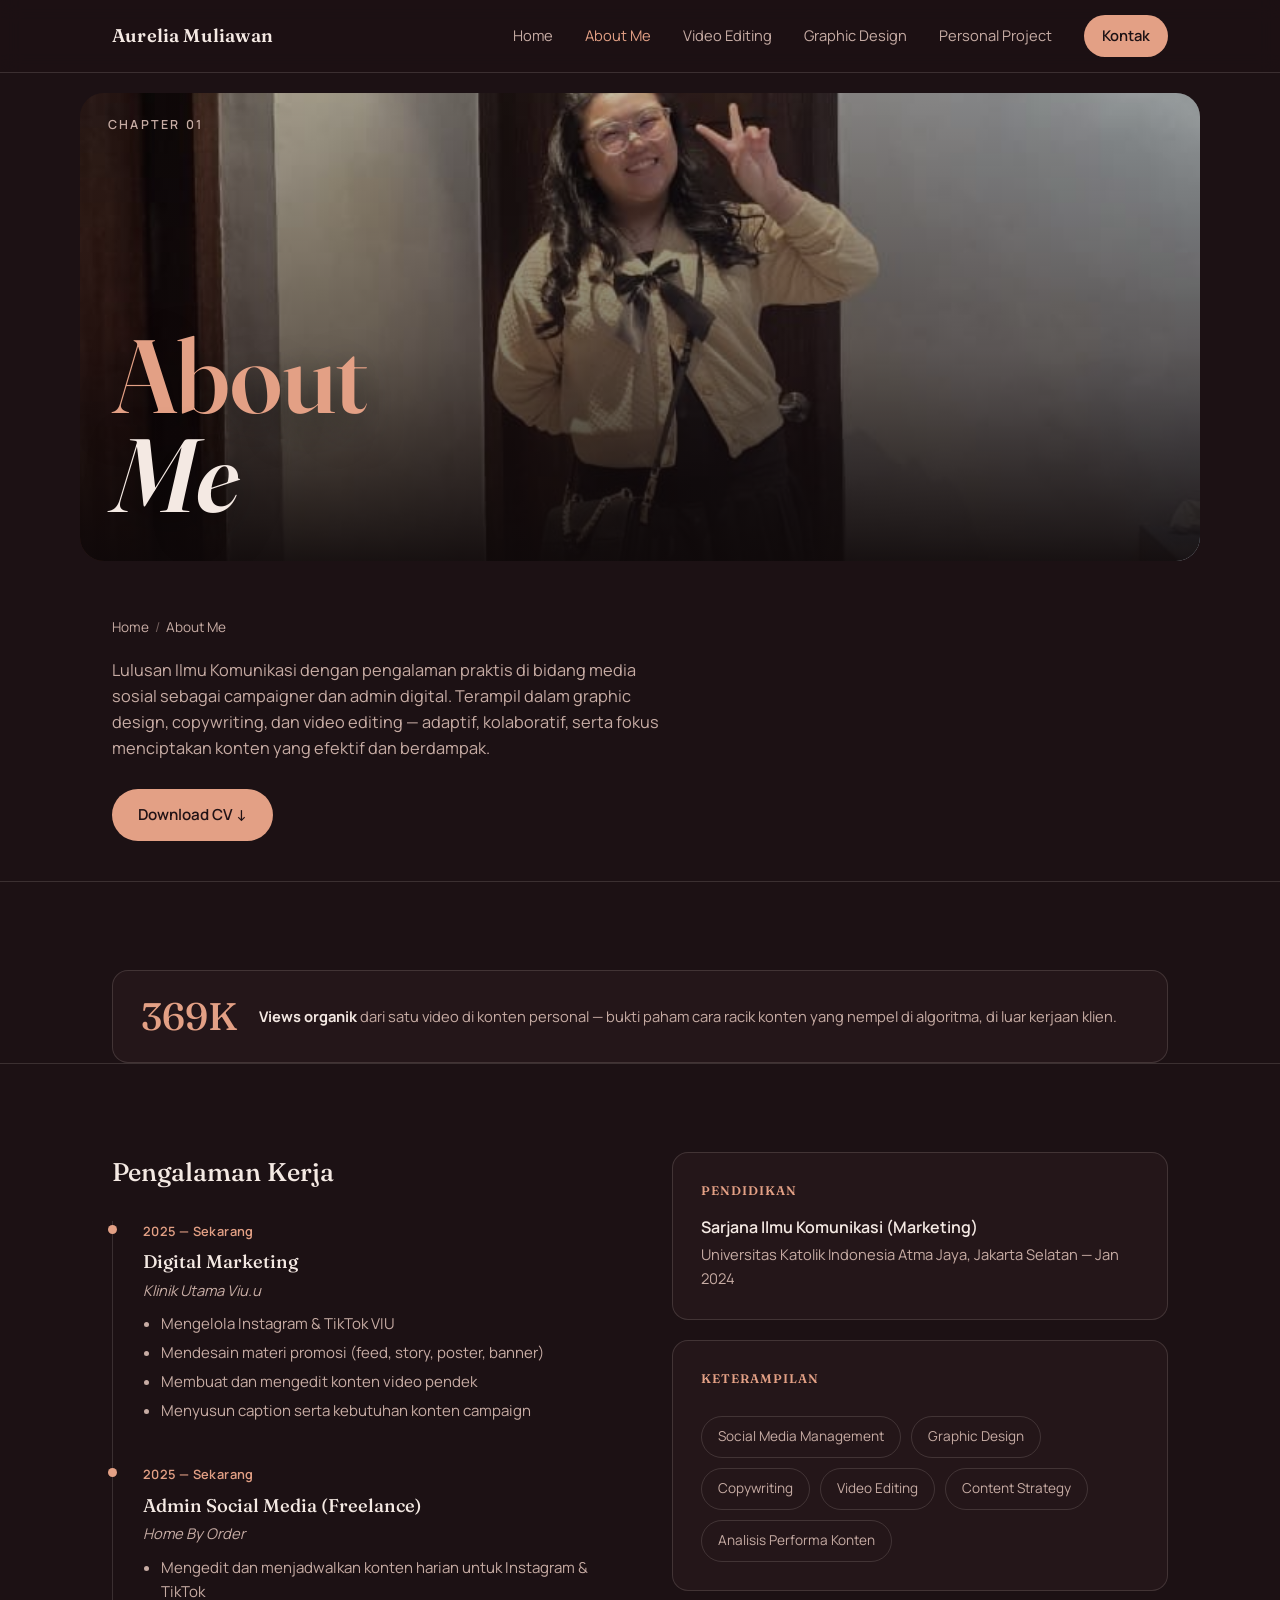
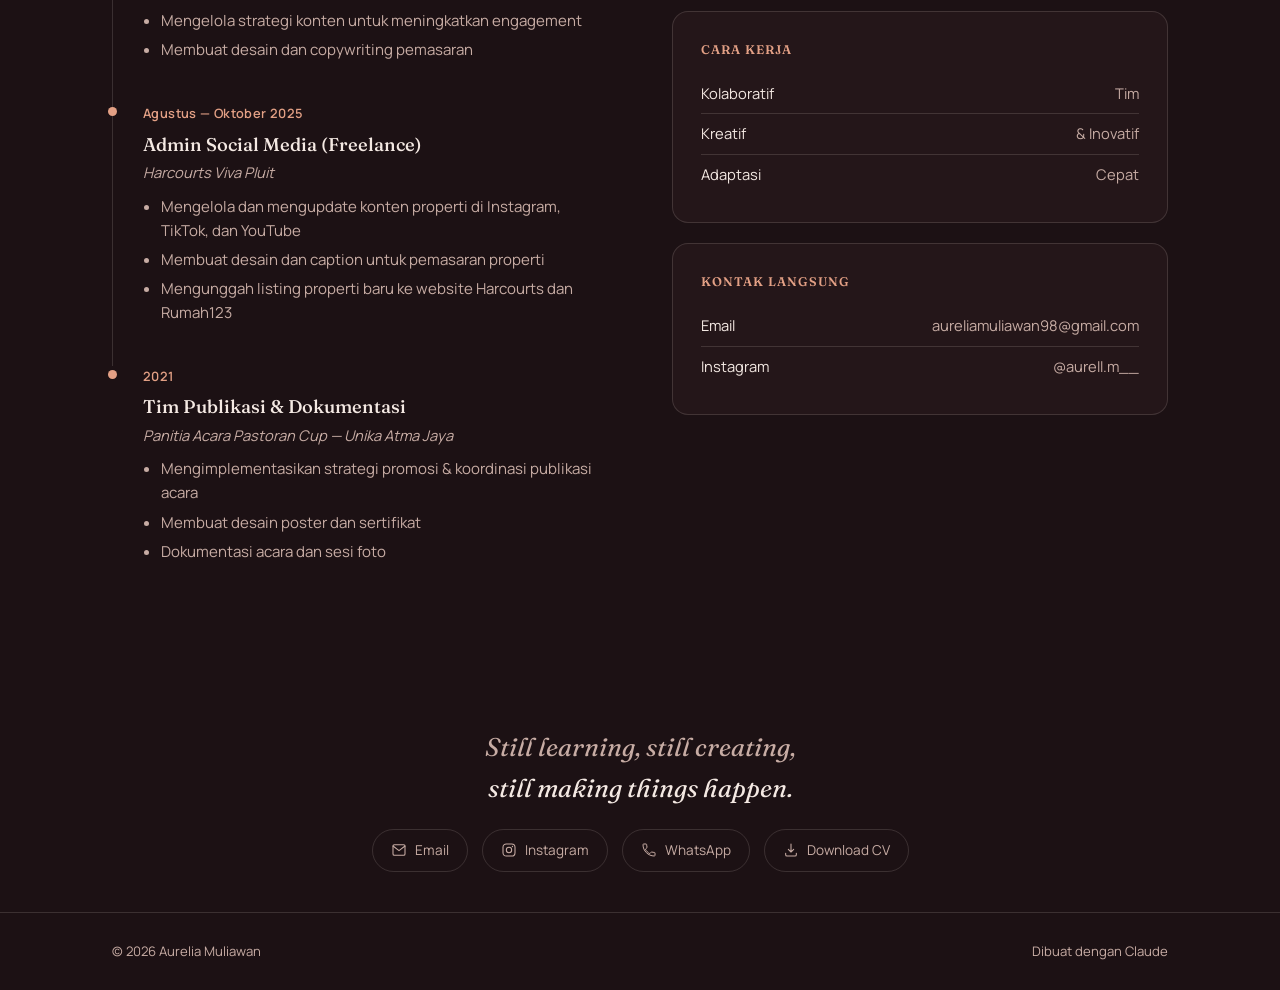
==== about.html @ 0a1a4a86 "Add files via upload" ====
<!DOCTYPE html>
<html lang="id">
<head>
<meta charset="UTF-8">
<meta name="viewport" content="width=device-width, initial-scale=1, viewport-fit=cover">
<title>About Me — Aurelia Muliawan</title>
<link rel="icon" href="data:,">
<link rel="stylesheet" href="assets/css/style.css">
</head>
<body>

<header>
  <nav class="wrap">
    <a href="index.html" class="brand">Aurelia Muliawan</a>
    <button class="nav-toggle" aria-label="Buka menu">☰</button>
    <div class="nav-links">
      <a href="index.html">Home</a>
      <a href="about.html" class="active">About Me</a>
      <a href="video-editing.html">Video Editing</a>
      <a href="graphic-design.html">Graphic Design</a>
      <a href="personal-project.html">Personal Project</a>
      <a href="contact.html" class="cta">Kontak</a>
    </div>
  </nav>
</header>

<main>
  <section class="chapter-hero" style="background-image:url('assets/img/profile.jpg')">
    <span class="chapter-label">Chapter 01</span>
    <h1 class="chapter-title">About<br><em>Me</em></h1>
  </section>

  <section class="page-hero" style="border-bottom:1px solid var(--line);">
    <div class="wrap">
      <div class="breadcrumb"><a href="index.html">Home</a><span>/</span>About Me</div>
      <p>Lulusan Ilmu Komunikasi dengan pengalaman praktis di bidang media sosial sebagai campaigner dan admin digital. Terampil dalam graphic design, copywriting, dan video editing — adaptif, kolaboratif, serta fokus menciptakan konten yang efektif dan berdampak.</p>
      <div style="margin-top:28px;">
        <a href="assets/files/CV_Aurelia_Muliawan.pdf" download class="btn btn-primary">Download CV ↓</a>
      </div>
    </div>
  </section>

  <section class="section" style="border-top:none; padding-bottom:0;">
    <div class="wrap">
      <div class="achieve-card reveal">
        <div class="big-num">369K</div>
        <div class="desc"><strong>Views organik</strong> dari satu video di konten personal — bukti paham cara racik konten yang nempel di algoritma, di luar kerjaan klien.</div>
      </div>
    </div>
  </section>

  <section class="section">
    <div class="wrap">
      <div class="about-grid">
        <div class="reveal">
          <h2 style="font-family:var(--serif); font-weight:500; font-size:1.6rem; margin-bottom:28px;">Pengalaman Kerja</h2>
          <div class="timeline">
            <div class="tl-item">
              <div class="tl-date">2025 — Sekarang</div>
              <div class="tl-role">Digital Marketing</div>
              <div class="tl-org">Klinik Utama Viu.u</div>
              <ul>
                <li>Mengelola Instagram & TikTok VIU</li>
                <li>Mendesain materi promosi (feed, story, poster, banner)</li>
                <li>Membuat dan mengedit konten video pendek</li>
                <li>Menyusun caption serta kebutuhan konten campaign</li>
              </ul>
            </div>
            <div class="tl-item">
              <div class="tl-date">2025 — Sekarang</div>
              <div class="tl-role">Admin Social Media (Freelance)</div>
              <div class="tl-org">Home By Order</div>
              <ul>
                <li>Mengedit dan menjadwalkan konten harian untuk Instagram & TikTok</li>
                <li>Mengelola strategi konten untuk meningkatkan engagement</li>
                <li>Membuat desain dan copywriting pemasaran</li>
              </ul>
            </div>
            <div class="tl-item">
              <div class="tl-date">Agustus — Oktober 2025</div>
              <div class="tl-role">Admin Social Media (Freelance)</div>
              <div class="tl-org">Harcourts Viva Pluit</div>
              <ul>
                <li>Mengelola dan mengupdate konten properti di Instagram, TikTok, dan YouTube</li>
                <li>Membuat desain dan caption untuk pemasaran properti</li>
                <li>Mengunggah listing properti baru ke website Harcourts dan Rumah123</li>
              </ul>
            </div>
            <div class="tl-item">
              <div class="tl-date">2021</div>
              <div class="tl-role">Tim Publikasi & Dokumentasi</div>
              <div class="tl-org">Panitia Acara Pastoran Cup — Unika Atma Jaya</div>
              <ul>
                <li>Mengimplementasikan strategi promosi & koordinasi publikasi acara</li>
                <li>Membuat desain poster dan sertifikat</li>
                <li>Dokumentasi acara dan sesi foto</li>
              </ul>
            </div>
          </div>
        </div>

        <div class="reveal">
          <div class="side-box">
            <h3>Pendidikan</h3>
            <div class="edu-item">
              <span class="degree">Sarjana Ilmu Komunikasi (Marketing)</span>
              <span class="school">Universitas Katolik Indonesia Atma Jaya, Jakarta Selatan — Jan 2024</span>
            </div>
          </div>
          <div class="side-box">
            <h3>Keterampilan</h3>
            <div class="pill-row">
              <span class="pill">Social Media Management</span>
              <span class="pill">Graphic Design</span>
              <span class="pill">Copywriting</span>
              <span class="pill">Video Editing</span>
              <span class="pill">Content Strategy</span>
              <span class="pill">Analisis Performa Konten</span>
            </div>
          </div>
          <div class="side-box">
            <h3>Cara Kerja</h3>
            <div class="lang-row"><span>Kolaboratif</span><span>Tim</span></div>
            <div class="lang-row"><span>Kreatif</span><span>& Inovatif</span></div>
            <div class="lang-row"><span>Adaptasi</span><span>Cepat</span></div>
          </div>
          <div class="side-box">
            <h3>Kontak Langsung</h3>
            <div class="lang-row"><span>Email</span><span>aureliamuliawan98@gmail.com</span></div>
            <div class="lang-row"><span>Instagram</span><span>@aurell.m__</span></div>
          </div>
        </div>
      </div>
    </div>
  </section>
  <p class="footer-quote">Still learning, still creating,<br><span>still making things happen.</span></p>
</main>

  <div class="footer-contact">
    <a href="mailto:aureliamuliawan98@gmail.com">
      <svg viewBox="0 0 24 24" fill="none"><path d="M3 6L12 13L21 6" stroke="currentColor" stroke-width="1.6" stroke-linecap="round"/><rect x="3" y="4" width="18" height="16" rx="2" stroke="currentColor" stroke-width="1.6"/></svg>
      Email
    </a>
    <a href="https://www.instagram.com/aurell.m__" target="_blank" rel="noopener">
      <svg viewBox="0 0 24 24" fill="none"><rect x="3" y="3" width="18" height="18" rx="5" stroke="currentColor" stroke-width="1.6"/><circle cx="12" cy="12" r="4" stroke="currentColor" stroke-width="1.6"/><circle cx="17.2" cy="6.8" r="1" fill="currentColor"/></svg>
      Instagram
    </a>
    <a href="https://wa.me/62082122871169" target="_blank" rel="noopener">
      <svg viewBox="0 0 24 24" fill="none"><path d="M6.6 10.8c1.4 2.8 3.8 5.2 6.6 6.6l2.2-2.2c.3-.3.7-.4 1-.2 1.1.4 2.3.6 3.6.6.6 0 1 .4 1 1v3.4c0 .6-.4 1-1 1C10.7 21 3 13.3 3 4c0-.6.4-1 1-1h3.5c.6 0 1 .4 1 1 0 1.2.2 2.4.6 3.6.1.4 0 .8-.2 1L6.6 10.8Z" stroke="currentColor" stroke-width="1.5" stroke-linejoin="round"/></svg>
      WhatsApp
    </a>
    <a href="assets/files/CV_Aurelia_Muliawan.pdf" download>
      <svg viewBox="0 0 24 24" fill="none"><path d="M12 3v12m0 0l-4-4m4 4l4-4" stroke="currentColor" stroke-width="1.6" stroke-linecap="round" stroke-linejoin="round"/><path d="M4 17v2a2 2 0 002 2h12a2 2 0 002-2v-2" stroke="currentColor" stroke-width="1.6" stroke-linecap="round"/></svg>
      Download CV
    </a>
  </div>

<footer>
  <div class="wrap">
    <span>© 2026 Aurelia Muliawan</span>
    <span>Dibuat dengan Claude</span>
  </div>
</footer>

<script src="assets/js/script.js"></script>
</body>
</html>
---- assets/css/style.css ----
@import url('https://fonts.googleapis.com/css2?family=Fraunces:ital,opsz,wght@0,9..144,400;0,9..144,500;0,9..144,600;1,9..144,500&family=Manrope:wght@400;500;600;700&display=swap');

:root{
  --bg: #1c1114;
  --bg-soft: #241619;
  --bg-card: #2b1a1e;
  --ink: #f4e9e3;
  --ink-dim: #c7aca4;
  --accent: #e3a085;
  --accent-deep: #a85a49;
  --line: rgba(244,233,227,0.14);
  --serif: 'Fraunces', Georgia, serif;
  --sans: 'Manrope', -apple-system, sans-serif;
  --maxw: 1120px;
}

*{ box-sizing:border-box; margin:0; padding:0; }

html{ scroll-behavior:smooth; }

body{
  background:var(--bg);
  color:var(--ink);
  font-family:var(--sans);
  font-size:16px;
  line-height:1.6;
  -webkit-font-smoothing:antialiased;
  overflow-x:hidden;
}

img, video{ max-width:100%; display:block; }

a{ color:inherit; text-decoration:none; }

.wrap{
  max-width:var(--maxw);
  margin:0 auto;
  padding:0 32px;
}

/* ---------- NAV ---------- */
header{
  position:sticky; top:0; z-index:40;
  background:rgba(28,17,20,0.86);
  backdrop-filter:blur(10px);
  border-bottom:1px solid var(--line);
}
nav.wrap{
  display:flex; align-items:center; justify-content:space-between;
  height:72px;
}
.brand{
  font-family:var(--serif);
  font-size:1.15rem;
  font-weight:600;
  letter-spacing:0.01em;
}
.nav-links{ display:flex; gap:32px; align-items:center; }
.nav-links a{
  font-size:0.92rem;
  color:var(--ink-dim);
  transition:color .2s ease;
}
.nav-links a:hover{ color:var(--accent); }
.nav-links a.cta{
  color:var(--bg);
  background:var(--accent);
  padding:9px 18px;
  border-radius:100px;
  font-weight:600;
}
.nav-links a.cta:hover{ background:#eeb298; color:var(--bg); }
.nav-links a.active:not(.cta){ color:var(--accent); }
.nav-links a.cta.active{ background:#eeb298; }

.nav-toggle{ display:none; }

/* ---------- HERO ---------- */
.hero{
  padding:88px 0 96px;
  position:relative;
}
.hero .wrap{
  display:grid;
  grid-template-columns:1.15fr 0.85fr;
  gap:56px;
  align-items:center;
}
.hero-eyebrow{
  font-size:0.85rem;
  color:var(--accent);
  font-weight:600;
  letter-spacing:0.04em;
  margin-bottom:18px;
}
.hero h1{
  font-family:var(--serif);
  font-weight:500;
  font-size:clamp(2.6rem, 5.2vw, 4.1rem);
  line-height:1.05;
  margin-bottom:22px;
}
.hero h1 em{
  font-style:italic;
  color:var(--accent);
}
.hero p.lede{
  font-size:1.08rem;
  color:var(--ink-dim);
  max-width:46ch;
  margin-bottom:34px;
}
.hero-actions{ display:flex; gap:14px; flex-wrap:wrap; }
.btn{
  display:inline-flex; align-items:center; gap:8px;
  padding:14px 26px;
  border-radius:100px;
  font-weight:600;
  font-size:0.95rem;
  transition:transform .2s ease, background .2s ease, color .2s ease;
}
.btn-primary{
  background:var(--accent);
  color:#211215;
}
.btn-primary:hover{ transform:translateY(-2px); background:#eeb298; }
.btn-ghost{
  border:1px solid var(--line);
  color:var(--ink);
}
.btn-ghost:hover{ border-color:var(--accent); color:var(--accent); }

.hero-photo{
  position:relative;
  aspect-ratio:4/5;
  border-radius:18px;
  overflow:hidden;
  background:var(--bg-card);
}
.hero-photo img{
  width:100%; height:100%; object-fit:cover;
}
.hero-photo::after{
  content:'';
  position:absolute; inset:0;
  background:linear-gradient(180deg, rgba(28,17,20,0) 55%, rgba(28,17,20,0.55) 100%);
}
.hero-tag{
  position:absolute; left:16px; bottom:16px; z-index:2;
  background:rgba(28,17,20,0.72);
  backdrop-filter:blur(6px);
  border:1px solid var(--line);
  border-radius:12px;
  padding:12px 16px;
  font-size:0.82rem;
  color:var(--ink-dim);
}
.hero-tag strong{ color:var(--ink); display:block; font-size:0.95rem; font-family:var(--serif); }

/* ---------- SECTION HEADS ---------- */
.section{ padding:88px 0; border-top:1px solid var(--line); }
.section-head{
  display:flex;
  justify-content:space-between;
  align-items:flex-end;
  gap:24px;
  margin-bottom:48px;
  flex-wrap:wrap;
}
.section-head h2{
  font-family:var(--serif);
  font-weight:500;
  font-size:clamp(1.9rem, 3.4vw, 2.6rem);
}
.section-head p{
  color:var(--ink-dim);
  max-width:38ch;
  font-size:0.98rem;
}

/* ---------- ABOUT ---------- */
.about-grid{
  display:grid;
  grid-template-columns:1fr 1fr;
  gap:64px;
  align-items:start;
}
.about-bio p{
  color:var(--ink-dim);
  font-size:1.04rem;
  margin-bottom:18px;
}
.about-bio p:first-child{
  color:var(--ink);
  font-size:1.14rem;
}
.pill-row{
  display:flex; flex-wrap:wrap; gap:10px;
  margin-top:28px;
}
.pill{
  border:1px solid var(--line);
  border-radius:100px;
  padding:9px 16px;
  font-size:0.85rem;
  color:var(--ink-dim);
}
.side-box{
  background:var(--bg-soft);
  border:1px solid var(--line);
  border-radius:16px;
  padding:28px;
}
.side-box + .side-box{ margin-top:20px; }
.side-box h3{
  font-family:var(--serif);
  font-size:0.78rem;
  text-transform:uppercase;
  letter-spacing:0.08em;
  color:var(--accent);
  margin-bottom:14px;
  font-weight:600;
}
.edu-item{ display:flex; flex-direction:column; gap:3px; }
.edu-item .degree{ font-weight:600; font-size:1rem; }
.edu-item .school{ color:var(--ink-dim); font-size:0.92rem; }
.lang-row{ display:flex; justify-content:space-between; padding:8px 0; border-bottom:1px solid var(--line); font-size:0.92rem; }
.lang-row:last-child{ border-bottom:none; }
.lang-row span:last-child{ color:var(--ink-dim); }

/* ---------- WORK / PHONES ---------- */
.work-grid{
  display:grid;
  grid-template-columns:repeat(3, 1fr);
  gap:36px;
}
.work-card{ text-align:center; }
.phone{
  position:relative;
  aspect-ratio:9/16;
  border-radius:26px;
  padding:10px;
  background:linear-gradient(160deg, #3a2226, #1c1114);
  border:1px solid var(--line);
  box-shadow:0 24px 50px -20px rgba(0,0,0,0.6);
  margin-bottom:20px;
}
.phone-screen{
  position:relative;
  width:100%; height:100%;
  border-radius:18px;
  overflow:hidden;
  background:#000;
}
.phone-screen video, .phone-screen img{
  width:100%; height:100%; object-fit:cover;
}
.play-badge{
  position:absolute; inset:0;
  display:flex; align-items:center; justify-content:center;
  background:rgba(12,6,7,0.28);
  opacity:1;
  transition:opacity .25s ease;
  cursor:pointer;
}
.play-badge svg{ width:52px; height:52px; }
.phone-screen.playing .play-badge{ opacity:0; pointer-events:none; }
.work-card h3{
  font-family:var(--serif);
  font-size:1.05rem;
  font-weight:500;
  margin-bottom:6px;
}
.work-card p{
  color:var(--ink-dim);
  font-size:0.88rem;
  max-width:26ch;
  margin:0 auto;
}

/* ---------- CONTACT ---------- */
.contact{
  text-align:center;
}
.contact h2{
  font-family:var(--serif);
  font-weight:500;
  font-size:clamp(2.1rem, 4.4vw, 3.2rem);
  max-width:16ch;
  margin:0 auto 20px;
}
.contact p.lede{
  color:var(--ink-dim);
  max-width:44ch;
  margin:0 auto 36px;
}
.contact-links{
  display:flex; gap:16px; justify-content:center; flex-wrap:wrap;
}

footer{
  border-top:1px solid var(--line);
  padding:28px 0;
}
footer .wrap{
  display:flex; justify-content:space-between; align-items:center;
  flex-wrap:wrap; gap:10px;
  font-size:0.82rem;
  color:var(--ink-dim);
}

/* ---------- FOOTER CONTACT ROW ---------- */
.footer-contact{
  display:flex; justify-content:center; gap:14px; flex-wrap:wrap;
  padding:0 24px 40px;
}
.footer-contact a{
  display:flex; align-items:center; gap:8px;
  border:1px solid var(--line);
  border-radius:100px;
  padding:10px 18px;
  font-size:0.85rem;
  color:var(--ink-dim);
  transition:all .2s ease;
}
.footer-contact a:hover{ border-color:var(--accent); color:var(--accent); }
.footer-contact a svg{ width:16px; height:16px; }

/* ---------- HOME: MINI PREVIEW STRIPS ---------- */
.preview-block{ padding:0 0 64px; }
.preview-head{
  display:flex; justify-content:space-between; align-items:baseline;
  margin-bottom:20px;
}
.preview-head h3{ font-family:var(--serif); font-weight:500; font-size:1.25rem; }
.preview-head a{ font-size:0.85rem; color:var(--accent); }
.preview-head a:hover{ text-decoration:underline; }
.preview-strip{
  display:grid;
  grid-template-columns:repeat(3, 1fr);
  gap:16px;
}
.preview-thumb{
  position:relative;
  aspect-ratio:3/4;
  border-radius:12px;
  overflow:hidden;
  border:1px solid var(--line);
}
.preview-thumb img{ width:100%; height:100%; object-fit:cover; }
.preview-thumb .cap{
  position:absolute; left:0; right:0; bottom:0;
  padding:10px 12px;
  font-size:0.76rem;
  color:var(--ink);
  background:linear-gradient(180deg, rgba(28,17,20,0) 0%, rgba(20,11,13,0.9) 100%);
}

/* ---------- REVEAL ---------- */
.reveal{ opacity:0; transform:translateY(18px); transition:opacity .7s ease, transform .7s ease; }
.reveal.in{ opacity:1; transform:translateY(0); }

@media (prefers-reduced-motion: reduce){
  .reveal{ opacity:1; transform:none; transition:none; }
  html{ scroll-behavior:auto; }
}

/* ---------- PAGE HERO (inner pages) ---------- */
.page-hero{
  padding:56px 0 40px;
  border-bottom:1px solid var(--line);
}
.page-hero .eyebrow{
  font-size:0.85rem;
  color:var(--accent);
  font-weight:600;
  letter-spacing:0.04em;
  margin-bottom:12px;
}
.page-hero h1{
  font-family:var(--serif);
  font-weight:500;
  font-size:clamp(2.2rem, 4.4vw, 3.4rem);
  margin-bottom:14px;
}
.page-hero p{
  color:var(--ink-dim);
  max-width:56ch;
  font-size:1.02rem;
}
.breadcrumb{
  font-size:0.85rem;
  color:var(--ink-dim);
  margin-bottom:18px;
}
.breadcrumb a:hover{ color:var(--accent); }
.breadcrumb span{ opacity:0.5; margin:0 6px; }

/* ---------- HOME: PICK A CARD ---------- */
.deck-intro{
  padding:96px 0 40px;
  text-align:center;
}
.deck-intro .eyebrow{
  font-size:0.85rem;
  color:var(--accent);
  font-weight:600;
  letter-spacing:0.06em;
  margin-bottom:18px;
}
.deck-intro h1{
  font-family:var(--serif);
  font-weight:500;
  font-size:clamp(2.6rem, 6vw, 4.6rem);
  line-height:1.05;
  margin-bottom:18px;
}
.deck-intro h1 em{ font-style:italic; color:var(--accent); }
.deck-intro p{
  color:var(--ink-dim);
  max-width:52ch;
  margin:0 auto 8px;
  font-size:1.05rem;
}
.deck-sub{
  font-size:0.85rem;
  color:var(--ink-dim);
  letter-spacing:0.03em;
  margin-bottom:44px;
}

.deck-grid{
  display:grid;
  grid-template-columns:repeat(5, 1fr);
  gap:20px;
  padding-bottom:20px;
}
.deck-card{
  position:relative;
  aspect-ratio:3/4.1;
  border-radius:20px;
  overflow:hidden;
  border:1px solid var(--line);
  background:linear-gradient(160deg, #3a2226, #1c1114);
  display:flex; flex-direction:column; justify-content:flex-end;
  padding:20px;
  transition:transform .3s ease, border-color .3s ease;
}
.deck-card:hover{ transform:translateY(-8px); border-color:var(--accent); }
.deck-card .num{
  position:absolute; top:16px; right:18px;
  font-family:var(--serif);
  font-size:0.85rem;
  color:var(--ink-dim);
}
.deck-card img{
  position:absolute; inset:0;
  width:100%; height:100%; object-fit:cover;
  opacity:0.55;
  transition:opacity .3s ease, transform .4s ease;
}
.deck-card:hover img{ opacity:0.8; transform:scale(1.05); }
.deck-card::after{
  content:'';
  position:absolute; inset:0;
  background:linear-gradient(180deg, rgba(28,17,20,0) 30%, rgba(20,11,13,0.92) 100%);
}
.deck-card .label{
  position:relative; z-index:2;
  font-family:var(--serif);
  font-size:1.3rem;
  font-weight:500;
  line-height:1.15;
  margin-bottom:4px;
}
.deck-card .tag{
  position:relative; z-index:2;
  font-size:0.78rem;
  color:var(--ink-dim);
}

/* ---------- TIMELINE (About) ---------- */
.timeline{ display:flex; flex-direction:column; gap:0; }
.tl-item{
  position:relative;
  padding:0 0 36px 30px;
  border-left:1px solid var(--line);
}
.tl-item:last-child{ border-left:1px solid transparent; padding-bottom:0; }
.tl-item::before{
  content:'';
  position:absolute; left:-5px; top:4px;
  width:9px; height:9px;
  border-radius:50%;
  background:var(--accent);
}
.tl-date{
  font-size:0.8rem;
  color:var(--accent);
  font-weight:600;
  letter-spacing:0.03em;
  margin-bottom:6px;
}
.tl-role{ font-family:var(--serif); font-size:1.15rem; font-weight:500; margin-bottom:2px; }
.tl-org{ color:var(--ink-dim); font-size:0.92rem; margin-bottom:10px; font-style:italic; }
.tl-item ul{ padding-left:18px; }
.tl-item li{ color:var(--ink-dim); font-size:0.94rem; margin-bottom:5px; }

/* ---------- GALLERY TABS ---------- */
.tabbar{
  display:flex; gap:8px; flex-wrap:wrap;
  margin-bottom:40px;
}
.tabbar button{
  font-family:var(--sans);
  background:none;
  border:1px solid var(--line);
  color:var(--ink-dim);
  padding:10px 18px;
  border-radius:100px;
  font-size:0.88rem;
  font-weight:600;
  cursor:pointer;
  transition:all .2s ease;
}
.tabbar button.active, .tabbar button:hover{
  border-color:var(--accent);
  color:var(--accent);
}

/* ---------- FEED GRID IMAGE CARD ---------- */
.feed-card{
  border-radius:16px;
  overflow:hidden;
  border:1px solid var(--line);
  background:var(--bg-soft);
}
.feed-card img{ width:100%; display:block; }
.feed-card .feed-caption{ padding:18px 20px; }
.feed-card h3{ font-family:var(--serif); font-size:1.05rem; margin-bottom:4px; }
.feed-card p{ color:var(--ink-dim); font-size:0.88rem; }

.mixed-grid{
  display:grid;
  grid-template-columns:repeat(3, 1fr);
  gap:36px;
}
.mixed-grid.two-col{ grid-template-columns:repeat(2, 1fr); }
.mixed-grid .span-2{ grid-column:span 2; }

/* ---------- EMPTY STATE ---------- */
.empty-state{
  text-align:center;
  padding:60px 20px;
  border:1px dashed var(--line);
  border-radius:16px;
  color:var(--ink-dim);
}
.empty-state h3{ font-family:var(--serif); color:var(--ink); font-size:1.3rem; margin-bottom:10px; }

/* ---------- CONTACT PAGE ---------- */
.contact-grid{
  display:grid;
  grid-template-columns:1fr 1fr;
  gap:40px;
}
.contact-card{
  background:var(--bg-soft);
  border:1px solid var(--line);
  border-radius:16px;
  padding:32px;
  display:flex; align-items:center; gap:18px;
  transition:border-color .2s ease, transform .2s ease;
}
.contact-card:hover{ border-color:var(--accent); transform:translateY(-3px); }
.contact-card .icon{
  width:48px; height:48px;
  border-radius:12px;
  background:rgba(227,160,133,0.12);
  display:flex; align-items:center; justify-content:center;
  color:var(--accent);
  flex-shrink:0;
}
.contact-card h3{ font-family:var(--serif); font-size:1.05rem; margin-bottom:3px; }
.contact-card p{ color:var(--ink-dim); font-size:0.88rem; word-break:break-all; }

/* ---------- STATUS BADGE ---------- */
.status-badge{
  display:inline-flex; align-items:center; gap:8px;
  border:1px solid var(--line);
  border-radius:100px;
  padding:8px 16px;
  font-size:0.82rem;
  color:var(--ink-dim);
}
.status-badge .dot{
  width:8px; height:8px; border-radius:50%;
  background:#7cc48f;
  box-shadow:0 0 0 3px rgba(124,196,143,0.2);
}

/* ---------- STATS ROW (hero) ---------- */
.stats-row{
  display:flex; gap:36px; margin-top:30px; flex-wrap:wrap;
}
.stat-item{ display:flex; flex-direction:column; }
.stat-item .num{ font-family:var(--serif); font-size:1.6rem; color:var(--accent); font-weight:500; }
.stat-item .lbl{ font-size:0.8rem; color:var(--ink-dim); }

/* ---------- TOOLS ROW ---------- */
.tools-row{
  display:flex; gap:12px; flex-wrap:wrap; margin-top:28px;
}
.tool-chip{
  display:flex; align-items:center; gap:9px;
  border:1px solid var(--line);
  border-radius:100px;
  padding:8px 16px 8px 8px;
  font-size:0.85rem;
  color:var(--ink-dim);
}
.tool-chip .mono{
  width:26px; height:26px;
  border-radius:50%;
  background:var(--accent);
  color:#211215;
  font-family:var(--serif);
  font-weight:600;
  font-size:0.72rem;
  display:flex; align-items:center; justify-content:center;
}

/* ---------- ACHIEVEMENT BADGE ---------- */
.achieve-card{
  display:flex; align-items:center; gap:22px;
  background:var(--bg-soft);
  border:1px solid var(--line);
  border-radius:16px;
  padding:26px 28px;
}
.achieve-card .big-num{
  font-family:var(--serif);
  font-size:2.4rem;
  color:var(--accent);
  font-weight:500;
  line-height:1;
  white-space:nowrap;
}
.achieve-card .desc{ color:var(--ink-dim); font-size:0.92rem; }
.achieve-card .desc strong{ color:var(--ink); }

/* ---------- FOOTER QUOTE ---------- */
.footer-quote{
  text-align:center;
  padding:70px 24px 20px;
  font-family:var(--serif);
  font-style:italic;
  font-size:clamp(1.2rem, 2.6vw, 1.6rem);
  color:var(--ink-dim);
}
.footer-quote span{ color:var(--ink); }

/* ---------- CHAPTER HERO (big title over photo) ---------- */
.chapter-hero{
  position:relative;
  min-height:52vh;
  margin:20px auto 0;
  max-width:var(--maxw);
  width:calc(100% - 64px);
  border-radius:24px;
  overflow:hidden;
  background-size:cover;
  background-position:center;
  display:flex;
  align-items:flex-end;
}
.chapter-hero::before{
  content:'';
  position:absolute; inset:0;
  background:linear-gradient(180deg, rgba(20,11,13,0.25) 0%, rgba(20,11,13,0.55) 55%, rgba(15,9,10,0.95) 100%);
}
.chapter-label{
  position:absolute; top:22px; left:28px; z-index:2;
  font-size:0.78rem;
  letter-spacing:0.18em;
  text-transform:uppercase;
  color:var(--ink-dim);
  font-weight:600;
}
.chapter-title{
  position:relative; z-index:2;
  font-family:var(--serif);
  font-weight:600;
  font-size:clamp(2.8rem, 9vw, 6.5rem);
  line-height:0.95;
  color:var(--accent);
  padding:36px 32px;
  text-shadow:0 12px 40px rgba(0,0,0,0.55);
}
.chapter-title em{ color:var(--ink); font-style:italic; }

/* ---------- HOME: PORTFOLIO GIANT HERO ---------- */
.portfolio-topline{
  display:flex; align-items:center; justify-content:center; gap:14px;
  font-size:0.82rem;
  letter-spacing:0.1em;
  text-transform:uppercase;
  color:var(--ink-dim);
  margin-bottom:22px;
}
.portfolio-topline em{ color:var(--accent); font-style:normal; font-weight:700; }
.portfolio-topline .dv{ width:28px; height:1px; background:var(--line); }

.portfolio-giant{
  position:relative;
  display:flex; justify-content:center; align-items:flex-start;
  gap:14px;
  margin-bottom:26px;
}
.portfolio-giant h1{
  font-family:var(--serif);
  font-weight:700;
  font-size:clamp(3rem, 10vw, 7.2rem);
  line-height:0.9;
  letter-spacing:-0.01em;
  color:var(--ink);
}
.year-badge{
  background:var(--accent);
  color:#211215;
  font-family:var(--sans);
  font-weight:700;
  font-size:0.9rem;
  padding:6px 14px;
  border-radius:100px;
  margin-top:10px;
  white-space:nowrap;
}

.portfolio-name-row{
  display:flex; flex-direction:column; align-items:center; gap:14px;
  margin-bottom:34px;
}
.portfolio-name-row h2{
  font-family:var(--serif);
  font-weight:400;
  font-size:clamp(1.3rem, 2.6vw, 1.7rem);
  color:var(--ink-dim);
}
.portfolio-name-row h2 strong{ color:var(--ink); font-weight:600; }
.role-list{
  display:flex; gap:24px; flex-wrap:wrap; justify-content:center;
  list-style:none;
  font-size:0.85rem;
  color:var(--ink-dim);
}
.role-list li{ display:flex; align-items:center; gap:6px; }
.role-list em{ color:var(--accent); font-style:normal; font-weight:700; }

.pick-card-row{
  display:flex; flex-direction:column; align-items:center; gap:10px;
  margin-bottom:44px;
}
.pick-btn{
  display:inline-flex; align-items:center; gap:10px;
  background:var(--accent);
  color:#211215;
  font-family:var(--sans);
  font-weight:700;
  font-size:0.95rem;
  padding:14px 24px;
  border-radius:100px;
  border:none;
}
.pick-btn span{
  background:rgba(33,18,21,0.18);
  padding:4px 10px;
  border-radius:100px;
  font-size:0.78rem;
}
.hover-hint{ font-size:0.78rem; color:var(--ink-dim); letter-spacing:0.05em; }

/* ---------- ICON DECK CARDS ---------- */
.deck-card.icon-card{
  background:linear-gradient(160deg, #3a2226, #1c1114);
  justify-content:space-between;
}
.deck-card.icon-card .icon-wrap{
  position:relative; z-index:2;
  width:52px; height:52px;
  border-radius:14px;
  background:rgba(227,160,133,0.14);
  display:flex; align-items:center; justify-content:center;
  color:var(--accent);
  align-self:flex-start;
  margin:20px 0 0 20px;
}
.deck-card.icon-card .icon-wrap svg{ width:24px; height:24px; }

/* ---------- RESPONSIVE ---------- */
@media (max-width: 980px){
  .deck-grid{ grid-template-columns:repeat(3, 1fr); }
  .mixed-grid{ grid-template-columns:repeat(2, 1fr); }
  .mixed-grid .span-2{ grid-column:span 1; }
  .contact-grid{ grid-template-columns:1fr; }
}
@media (max-width: 860px){
  .hero .wrap{ grid-template-columns:1fr; }
  .hero-photo{ max-width:340px; margin:0 auto; order:-1; }
  .about-grid{ grid-template-columns:1fr; }
  .work-grid{ grid-template-columns:1fr 1fr; }
  .nav-links{
    position:fixed; top:72px; left:0; right:0;
    background:var(--bg-soft);
    border-bottom:1px solid var(--line);
    flex-direction:column;
    padding:20px 32px 28px;
    gap:18px;
    transform:translateY(-130%);
    transition:transform .25s ease;
  }
  .nav-links.open{ transform:translateY(0); }
  .nav-toggle{
    display:block;
    background:none; border:none;
    color:var(--ink); font-size:1.5rem;
    cursor:pointer;
  }
}
@media (max-width: 560px){
  .wrap{ padding:0 20px; }
  .work-grid{ grid-template-columns:1fr; max-width:320px; margin:0 auto; }
  .hero{ padding:56px 0 64px; }
  .section{ padding:64px 0; }
  .deck-grid{ grid-template-columns:1fr 1fr; }
  .mixed-grid{ grid-template-columns:1fr; max-width:340px; margin:0 auto; }
  .mixed-grid.two-col{ grid-template-columns:1fr; }
  .preview-strip{ grid-template-columns:1fr 1fr; }
}
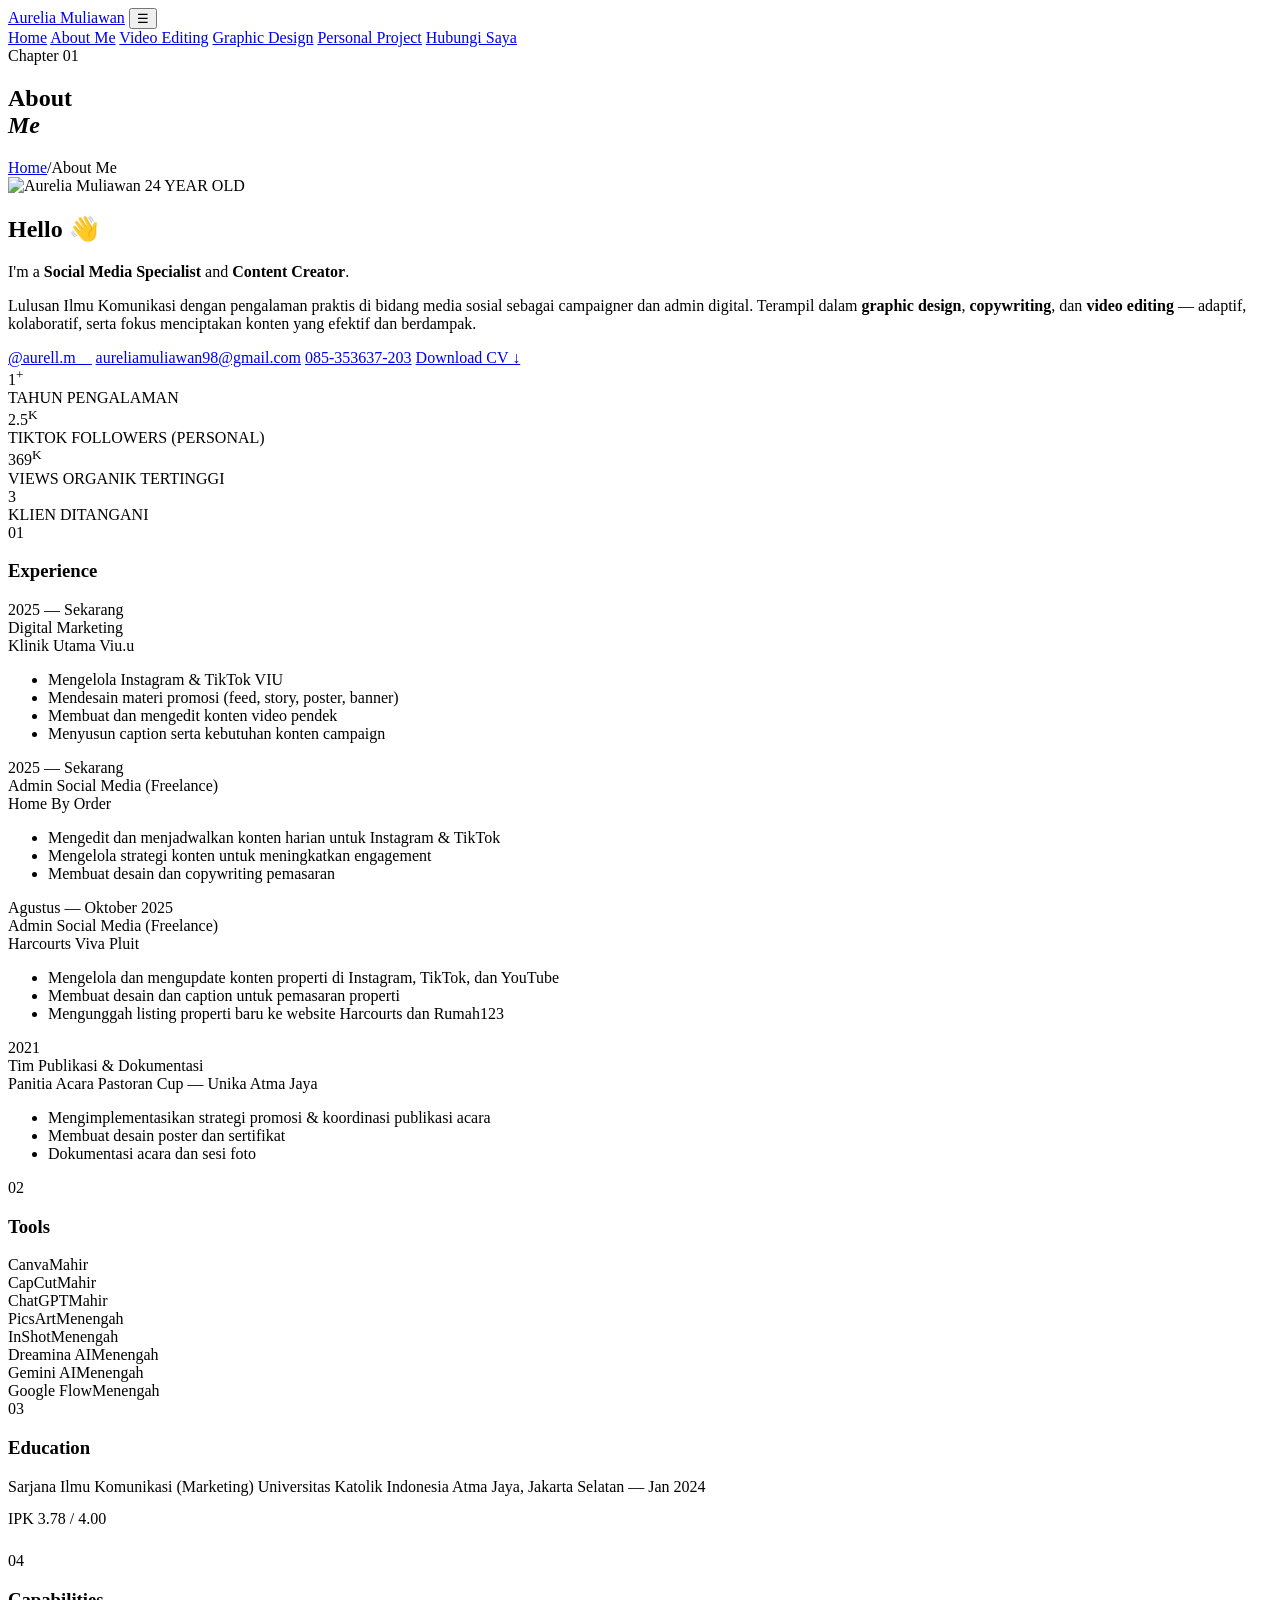
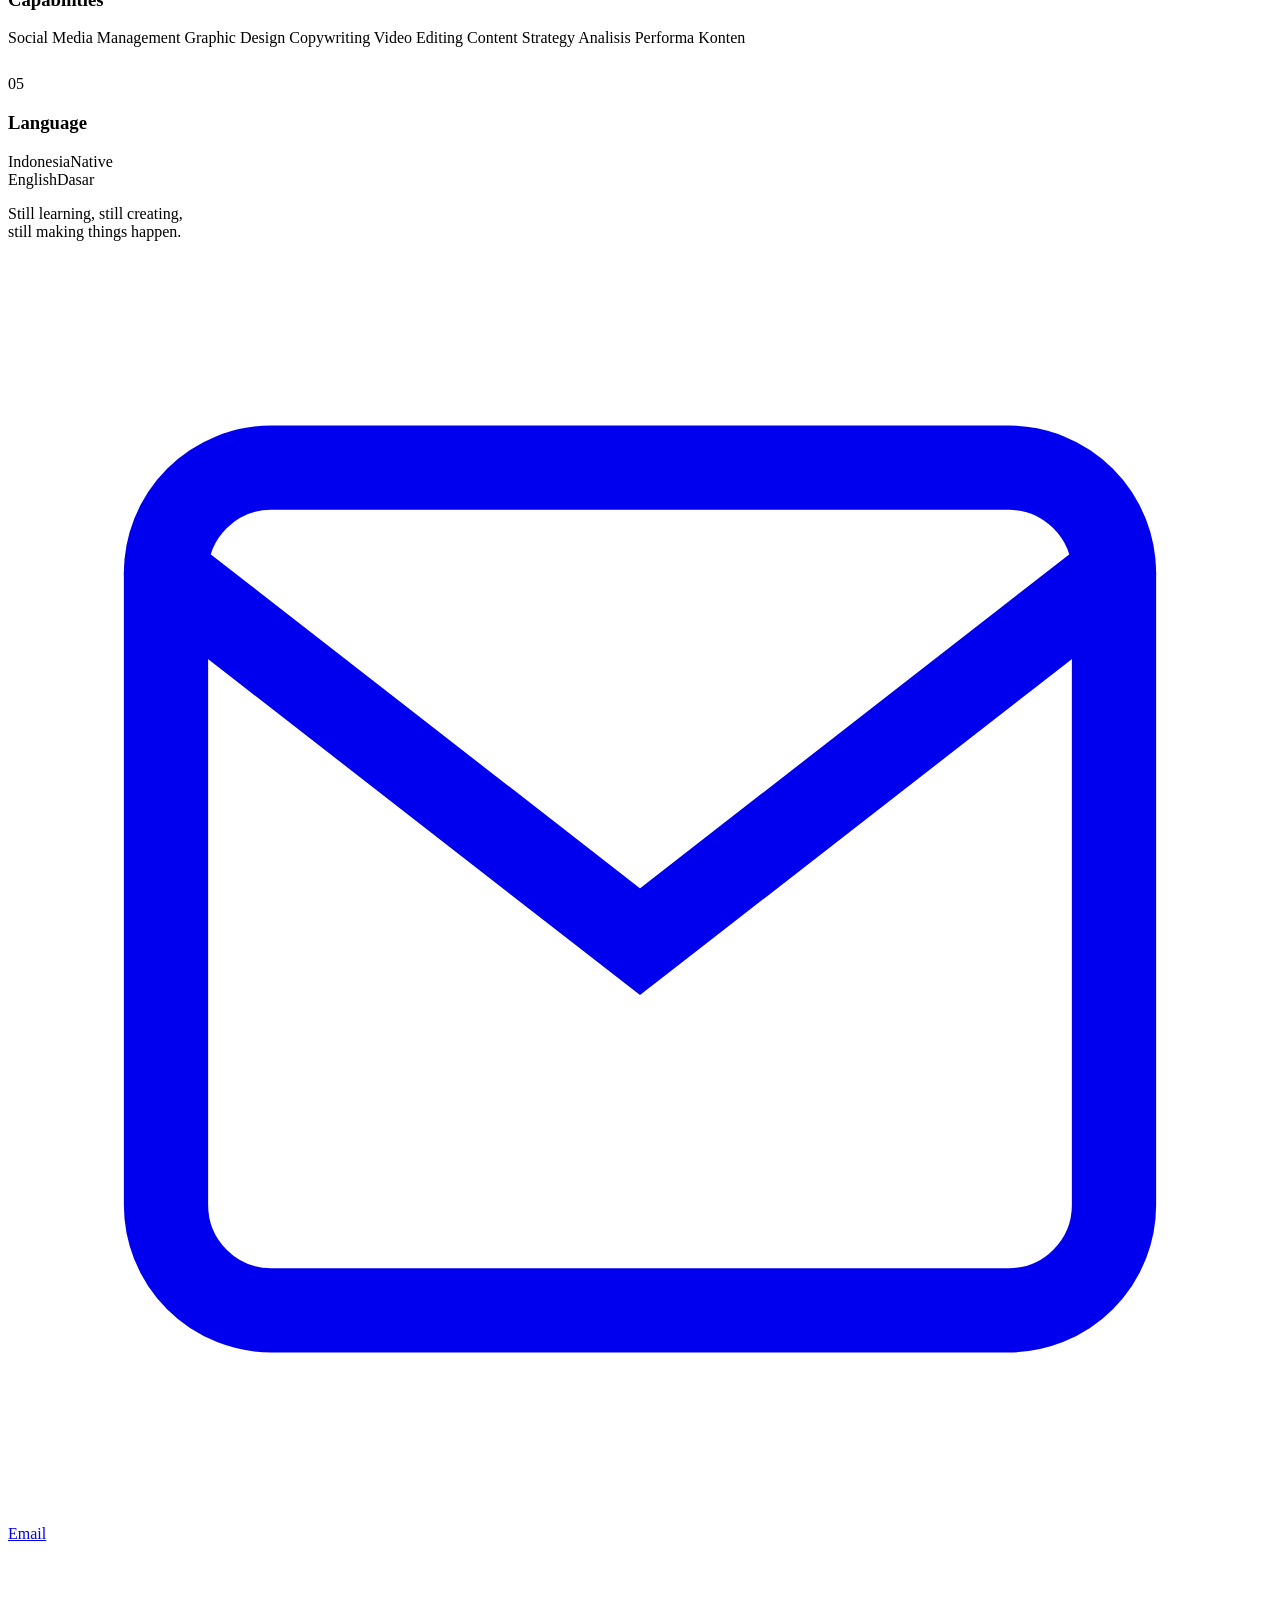
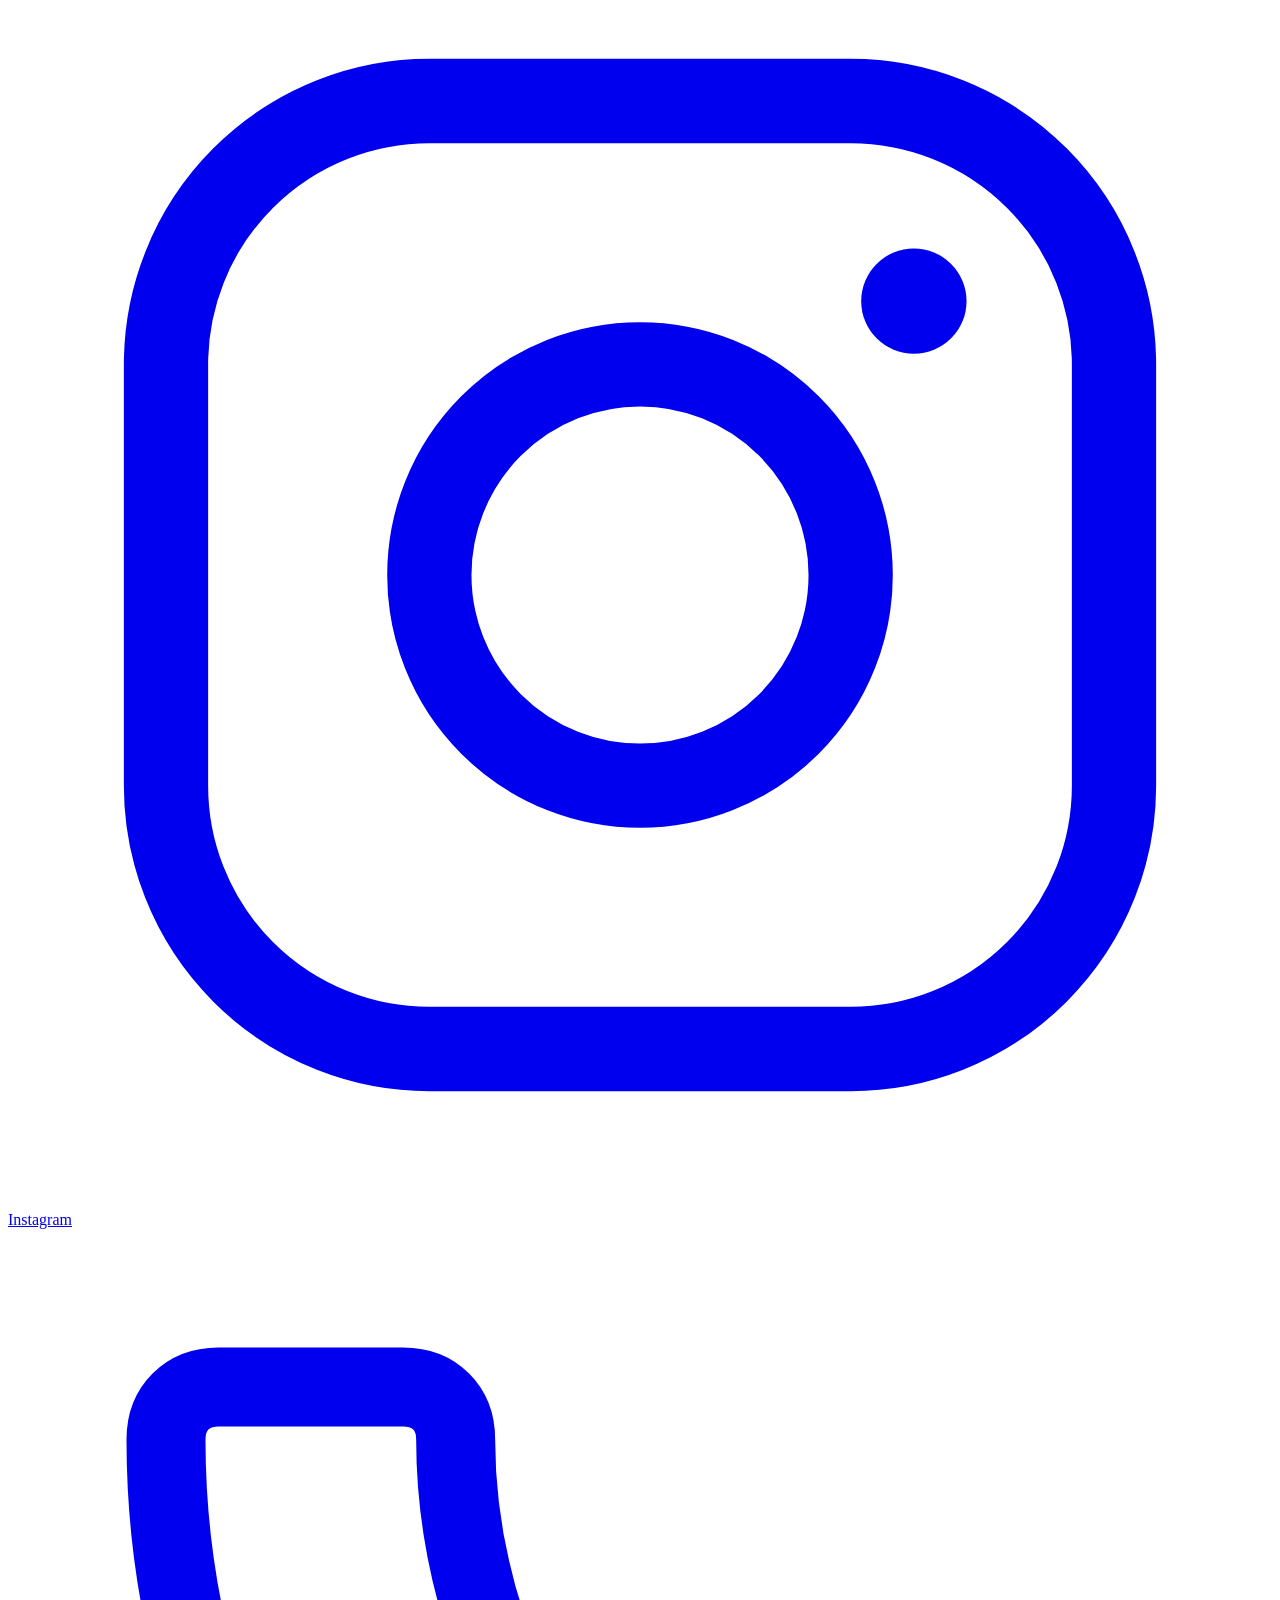
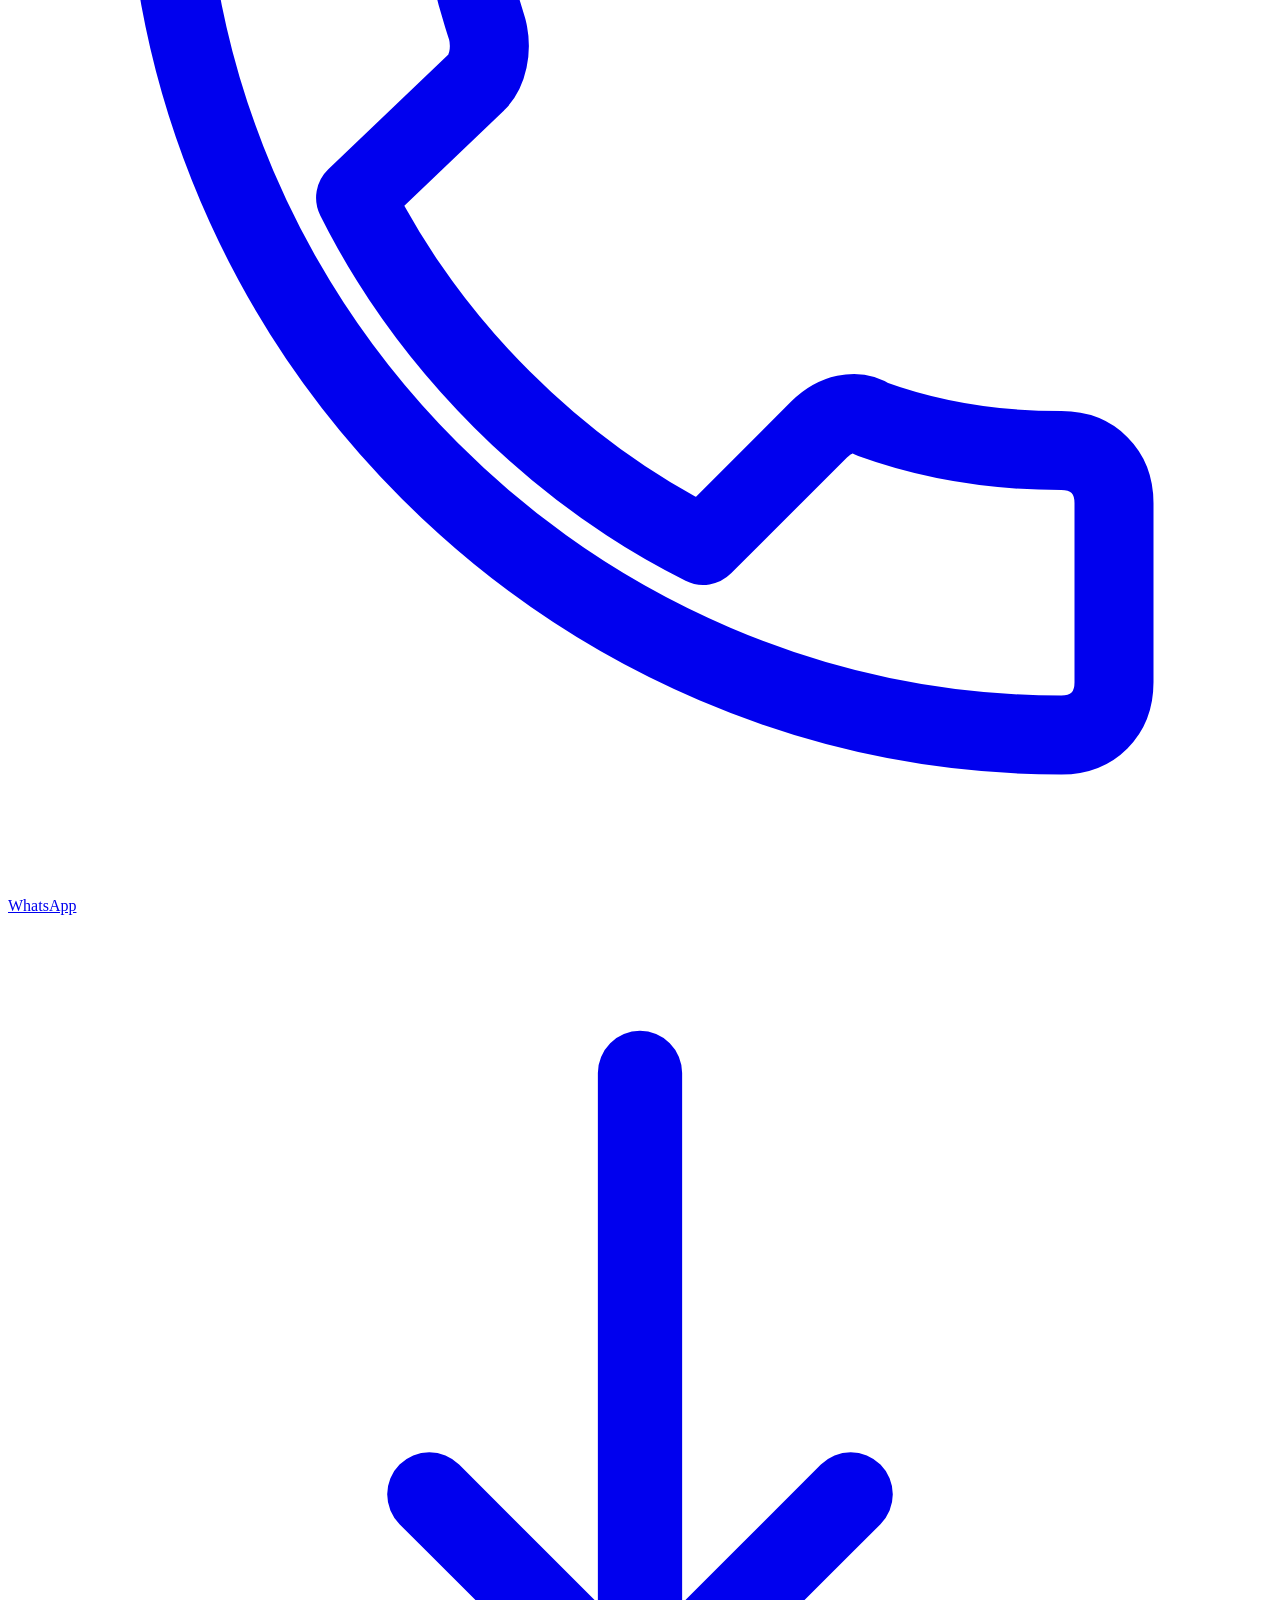
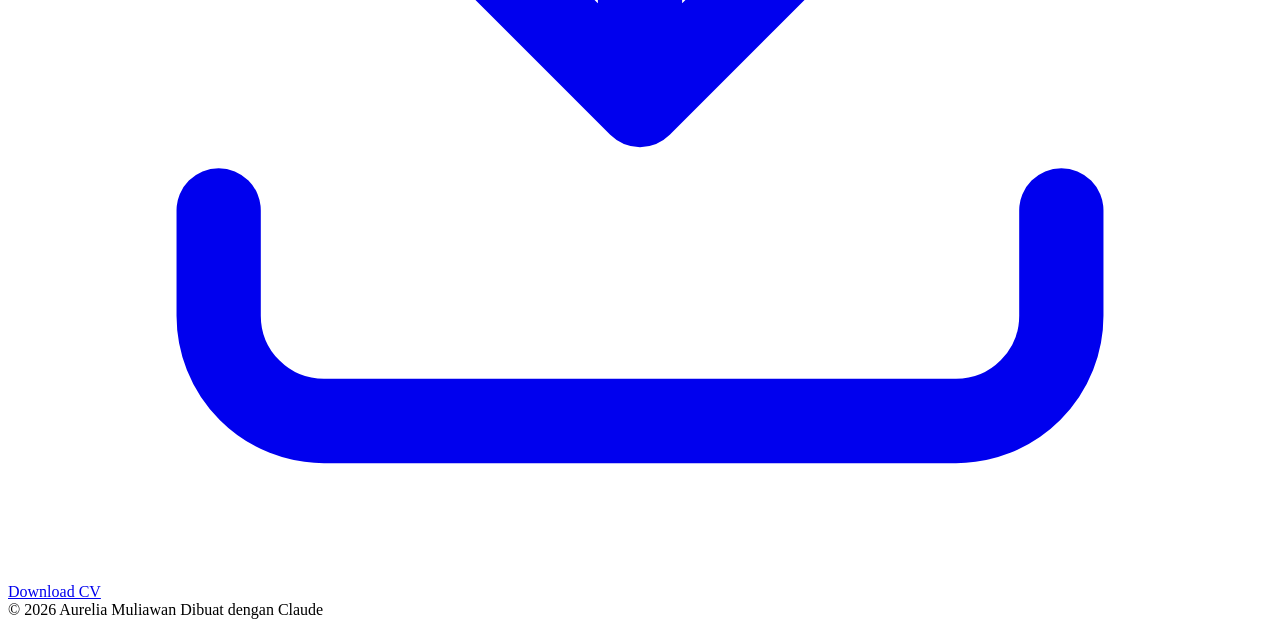
==== commit 9423cf4c: "Add files via upload" ====
--- a/about.html
+++ b/about.html
@@ -19,7 +19,7 @@
       <a href="video-editing.html">Video Editing</a>
       <a href="graphic-design.html">Graphic Design</a>
       <a href="personal-project.html">Personal Project</a>
-      <a href="contact.html" class="cta">Kontak</a>
+      <a href="#kontak" class="cta">Hubungi Saya</a>
     </div>
   </nav>
 </header>
@@ -30,30 +30,56 @@
     <h1 class="chapter-title">About<br><em>Me</em></h1>
   </section>
 
-  <section class="page-hero" style="border-bottom:1px solid var(--line);">
+  <section class="page-hero" style="border-bottom:none; padding-bottom:0;">
     <div class="wrap">
       <div class="breadcrumb"><a href="index.html">Home</a><span>/</span>About Me</div>
-      <p>Lulusan Ilmu Komunikasi dengan pengalaman praktis di bidang media sosial sebagai campaigner dan admin digital. Terampil dalam graphic design, copywriting, dan video editing — adaptif, kolaboratif, serta fokus menciptakan konten yang efektif dan berdampak.</p>
-      <div style="margin-top:28px;">
-        <a href="assets/files/CV_Aurelia_Muliawan.pdf" download class="btn btn-primary">Download CV ↓</a>
+
+      <div class="hello-block">
+        <div class="age-card reveal">
+          <img src="assets/img/profile.jpg" alt="Aurelia Muliawan">
+          <span class="age-num">24</span>
+          <span class="age-lbl">YEAR OLD</span>
+        </div>
+        <div class="reveal">
+          <h2 class="hello-title">Hello 👋</h2>
+          <p class="hello-roles">I'm a <strong>Social Media Specialist</strong> and <strong>Content Creator</strong>.</p>
+          <p class="hello-body">Lulusan Ilmu Komunikasi dengan pengalaman praktis di bidang media sosial sebagai campaigner dan admin digital. Terampil dalam <strong>graphic design</strong>, <strong>copywriting</strong>, dan <strong>video editing</strong> — adaptif, kolaboratif, serta fokus menciptakan konten yang efektif dan berdampak.</p>
+          <div class="chip-row">
+            <a href="https://www.instagram.com/aurell.m__" target="_blank" rel="noopener" class="chip-solid">@aurell.m__</a>
+            <a href="mailto:aureliamuliawan98@gmail.com" class="chip-outline">aureliamuliawan98@gmail.com</a>
+            <a href="https://wa.me/62082122871169" target="_blank" rel="noopener" class="chip-outline">085-353637-203</a>
+            <a href="assets/files/CV_Aurelia_Muliawan.pdf" download class="chip-outline">Download CV ↓</a>
+          </div>
+        </div>
       </div>
     </div>
   </section>
 
-  <section class="section" style="border-top:none; padding-bottom:0;">
-    <div class="wrap">
-      <div class="achieve-card reveal">
-        <div class="big-num">369K</div>
-        <div class="desc"><strong>Views organik</strong> dari satu video di konten personal — bukti paham cara racik konten yang nempel di algoritma, di luar kerjaan klien.</div>
-      </div>
+  <section class="stats-strip reveal">
+    <div class="cell">
+      <div class="big">1<sup>+</sup></div>
+      <div class="lbl">TAHUN PENGALAMAN</div>
+    </div>
+    <div class="cell">
+      <div class="big">2.5<sup>K</sup></div>
+      <div class="lbl">TIKTOK FOLLOWERS (PERSONAL)</div>
+    </div>
+    <div class="cell">
+      <div class="big">369<sup>K</sup></div>
+      <div class="lbl">VIEWS ORGANIK TERTINGGI</div>
+    </div>
+    <div class="cell">
+      <div class="big">3</div>
+      <div class="lbl">KLIEN DITANGANI</div>
     </div>
   </section>
 
   <section class="section">
     <div class="wrap">
-      <div class="about-grid">
-        <div class="reveal">
-          <h2 style="font-family:var(--serif); font-weight:500; font-size:1.6rem; margin-bottom:28px;">Pengalaman Kerja</h2>
+      <div class="about-grid" style="grid-template-columns:1fr 1fr 1fr; gap:40px;">
+
+        <div class="reveal">
+          <div class="info-col-head"><span class="n">01</span><h3>Experience</h3></div>
           <div class="timeline">
             <div class="tl-item">
               <div class="tl-date">2025 — Sekarang</div>
@@ -100,36 +126,62 @@
         </div>
 
         <div class="reveal">
-          <div class="side-box">
-            <h3>Pendidikan</h3>
+          <div class="info-col-head"><span class="n">02</span><h3>Tools</h3></div>
+          <div class="tool-row">
+            <div class="tool-row-top"><img src="assets/img/tools/canva.png" alt=""><span class="t-name">Canva</span><span class="t-level">Mahir</span></div>
+          </div>
+          <div class="tool-row">
+            <div class="tool-row-top"><img src="assets/img/tools/capcut.png" alt=""><span class="t-name">CapCut</span><span class="t-level">Mahir</span></div>
+          </div>
+          <div class="tool-row">
+            <div class="tool-row-top"><img src="assets/img/tools/chatgpt.png" alt=""><span class="t-name">ChatGPT</span><span class="t-level">Mahir</span></div>
+          </div>
+          <div class="tool-row">
+            <div class="tool-row-top"><img src="assets/img/tools/picsart.png" alt=""><span class="t-name">PicsArt</span><span class="t-level">Menengah</span></div>
+          </div>
+          <div class="tool-row">
+            <div class="tool-row-top"><img src="assets/img/tools/inshot.png" alt=""><span class="t-name">InShot</span><span class="t-level">Menengah</span></div>
+          </div>
+          <div class="tool-row">
+            <div class="tool-row-top"><img src="assets/img/tools/dreamina.png" alt=""><span class="t-name">Dreamina AI</span><span class="t-level">Menengah</span></div>
+          </div>
+          <div class="tool-row">
+            <div class="tool-row-top"><img src="assets/img/tools/gemini.png" alt=""><span class="t-name">Gemini AI</span><span class="t-level">Menengah</span></div>
+          </div>
+          <div class="tool-row">
+            <div class="tool-row-top"><img src="assets/img/tools/googleflow.png" alt=""><span class="t-name">Google Flow</span><span class="t-level">Menengah</span></div>
+          </div>
+        </div>
+
+        <div class="reveal">
+          <div class="info-col-head"><span class="n">03</span><h3>Education</h3></div>
+          <div class="side-box" style="margin-bottom:24px;">
             <div class="edu-item">
               <span class="degree">Sarjana Ilmu Komunikasi (Marketing)</span>
               <span class="school">Universitas Katolik Indonesia Atma Jaya, Jakarta Selatan — Jan 2024</span>
             </div>
-          </div>
-          <div class="side-box">
-            <h3>Keterampilan</h3>
-            <div class="pill-row">
-              <span class="pill">Social Media Management</span>
-              <span class="pill">Graphic Design</span>
-              <span class="pill">Copywriting</span>
-              <span class="pill">Video Editing</span>
-              <span class="pill">Content Strategy</span>
-              <span class="pill">Analisis Performa Konten</span>
-            </div>
-          </div>
-          <div class="side-box">
-            <h3>Cara Kerja</h3>
-            <div class="lang-row"><span>Kolaboratif</span><span>Tim</span></div>
-            <div class="lang-row"><span>Kreatif</span><span>& Inovatif</span></div>
-            <div class="lang-row"><span>Adaptasi</span><span>Cepat</span></div>
-          </div>
-          <div class="side-box">
-            <h3>Kontak Langsung</h3>
-            <div class="lang-row"><span>Email</span><span>aureliamuliawan98@gmail.com</span></div>
-            <div class="lang-row"><span>Instagram</span><span>@aurell.m__</span></div>
-          </div>
-        </div>
+            <div style="margin-top:14px;">
+              <span class="pill" style="border-color:var(--accent); color:var(--accent);">IPK 3.78 / 4.00</span>
+            </div>
+          </div>
+
+          <div class="info-col-head"><span class="n">04</span><h3>Capabilities</h3></div>
+          <div class="cap-tags" style="margin-bottom:28px;">
+            <span class="pill">Social Media Management</span>
+            <span class="pill">Graphic Design</span>
+            <span class="pill">Copywriting</span>
+            <span class="pill">Video Editing</span>
+            <span class="pill">Content Strategy</span>
+            <span class="pill">Analisis Performa Konten</span>
+          </div>
+
+          <div class="info-col-head"><span class="n">05</span><h3>Language</h3></div>
+          <div class="side-box" id="kontak">
+            <div class="lang-row"><span>Indonesia</span><span>Native</span></div>
+            <div class="lang-row"><span>English</span><span>Dasar</span></div>
+          </div>
+        </div>
+
       </div>
     </div>
   </section>
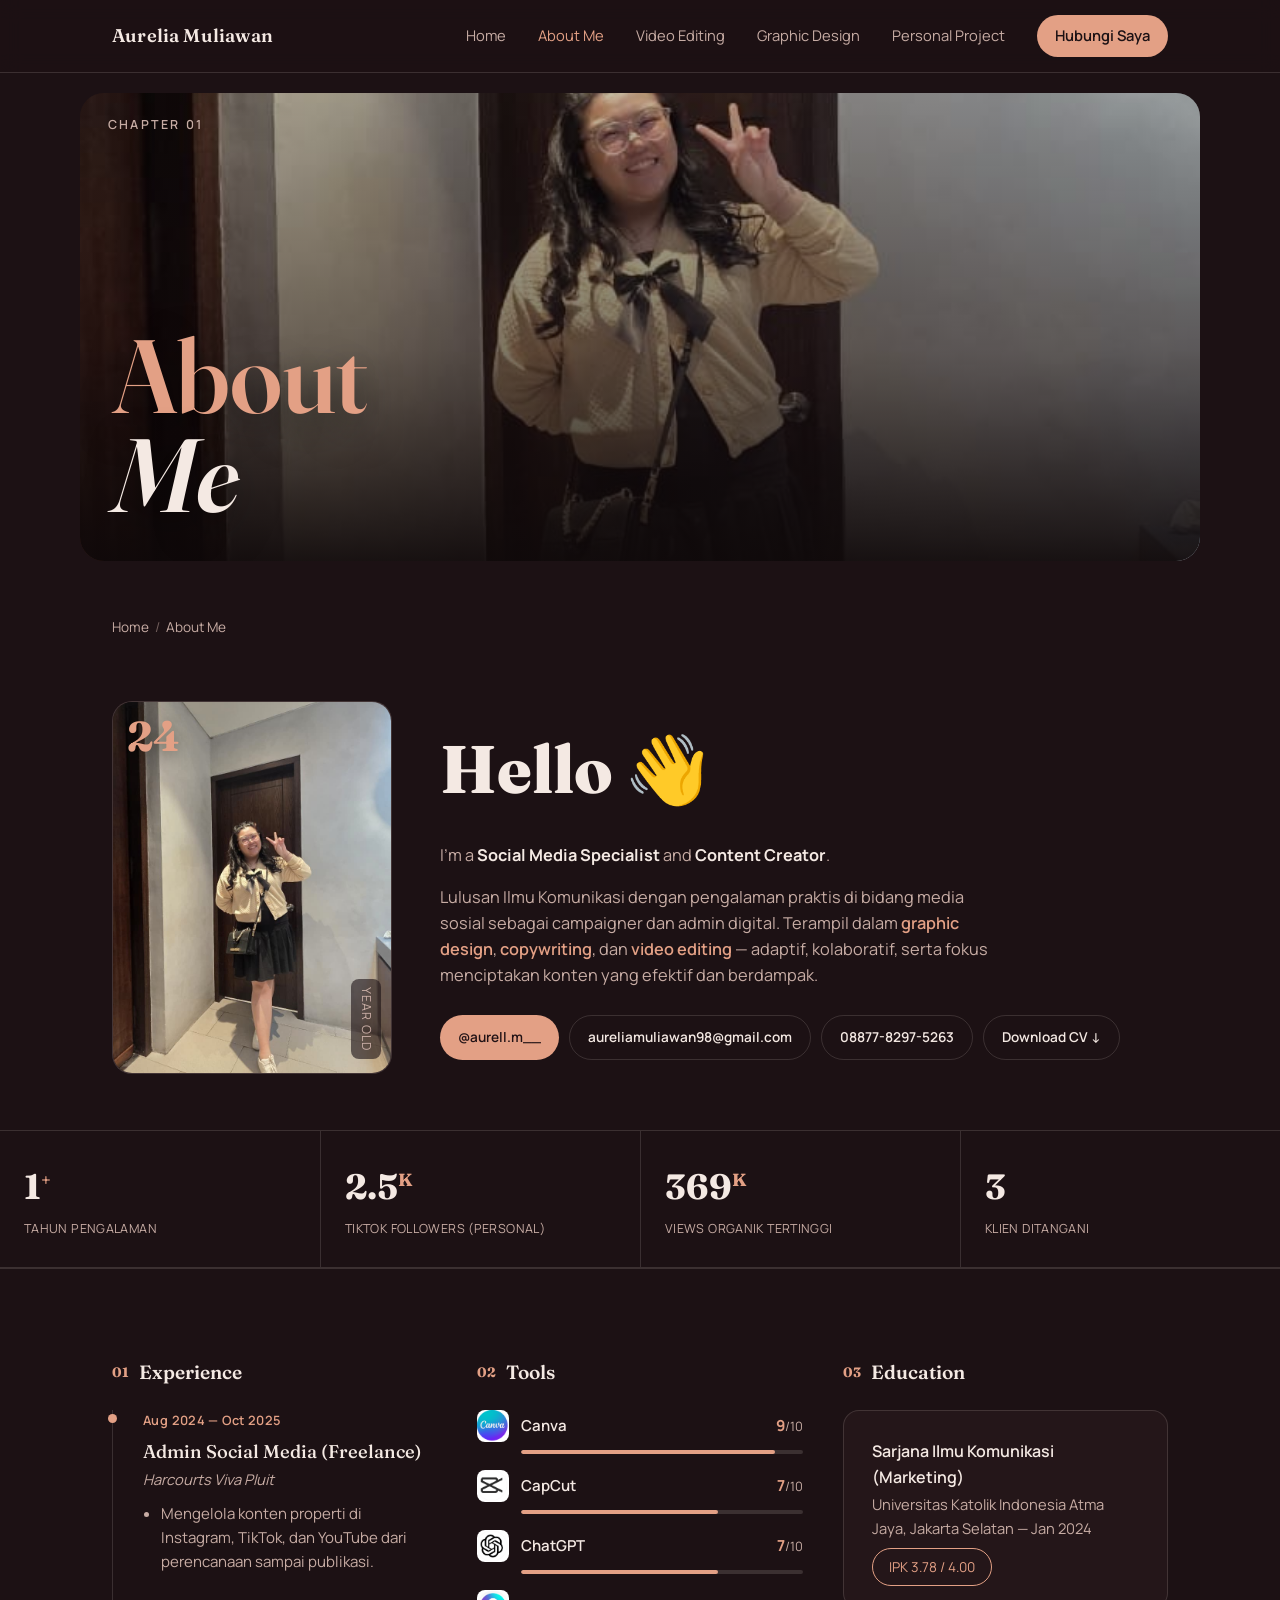
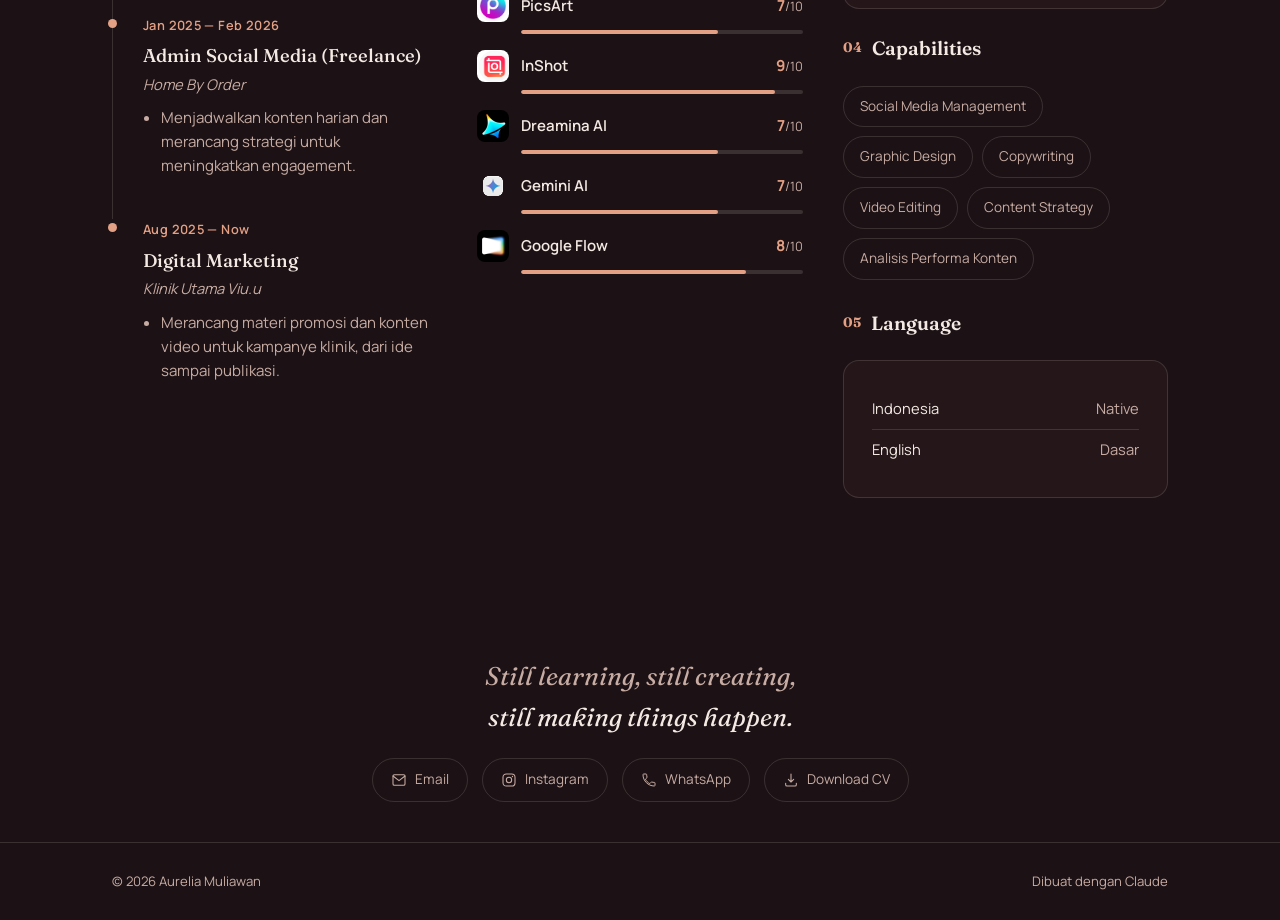
==== commit 4192df9d: "Add files via upload" ====
--- a/about.html
+++ b/about.html
@@ -47,7 +47,7 @@
           <div class="chip-row">
             <a href="https://www.instagram.com/aurell.m__" target="_blank" rel="noopener" class="chip-solid">@aurell.m__</a>
             <a href="mailto:aureliamuliawan98@gmail.com" class="chip-outline">aureliamuliawan98@gmail.com</a>
-            <a href="https://wa.me/62082122871169" target="_blank" rel="noopener" class="chip-outline">085-353637-203</a>
+            <a href="https://wa.me/62887782975263" target="_blank" rel="noopener" class="chip-outline">08877-8297-5263</a>
             <a href="assets/files/CV_Aurelia_Muliawan.pdf" download class="chip-outline">Download CV ↓</a>
           </div>
         </div>
@@ -82,74 +82,65 @@
           <div class="info-col-head"><span class="n">01</span><h3>Experience</h3></div>
           <div class="timeline">
             <div class="tl-item">
-              <div class="tl-date">2025 — Sekarang</div>
+              <div class="tl-date">Aug 2024 — Oct 2025</div>
+              <div class="tl-role">Admin Social Media (Freelance)</div>
+              <div class="tl-org">Harcourts Viva Pluit</div>
+              <ul>
+                <li>Mengelola konten properti di Instagram, TikTok, dan YouTube dari perencanaan sampai publikasi.</li>
+              </ul>
+            </div>
+            <div class="tl-item">
+              <div class="tl-date">Jan 2025 — Feb 2026</div>
+              <div class="tl-role">Admin Social Media (Freelance)</div>
+              <div class="tl-org">Home By Order</div>
+              <ul>
+                <li>Menjadwalkan konten harian dan merancang strategi untuk meningkatkan engagement.</li>
+              </ul>
+            </div>
+            <div class="tl-item">
+              <div class="tl-date">Aug 2025 — Now</div>
               <div class="tl-role">Digital Marketing</div>
               <div class="tl-org">Klinik Utama Viu.u</div>
               <ul>
-                <li>Mengelola Instagram & TikTok VIU</li>
-                <li>Mendesain materi promosi (feed, story, poster, banner)</li>
-                <li>Membuat dan mengedit konten video pendek</li>
-                <li>Menyusun caption serta kebutuhan konten campaign</li>
+                <li>Merancang materi promosi dan konten video untuk kampanye klinik, dari ide sampai publikasi.</li>
               </ul>
             </div>
-            <div class="tl-item">
-              <div class="tl-date">2025 — Sekarang</div>
-              <div class="tl-role">Admin Social Media (Freelance)</div>
-              <div class="tl-org">Home By Order</div>
-              <ul>
-                <li>Mengedit dan menjadwalkan konten harian untuk Instagram & TikTok</li>
-                <li>Mengelola strategi konten untuk meningkatkan engagement</li>
-                <li>Membuat desain dan copywriting pemasaran</li>
-              </ul>
-            </div>
-            <div class="tl-item">
-              <div class="tl-date">Agustus — Oktober 2025</div>
-              <div class="tl-role">Admin Social Media (Freelance)</div>
-              <div class="tl-org">Harcourts Viva Pluit</div>
-              <ul>
-                <li>Mengelola dan mengupdate konten properti di Instagram, TikTok, dan YouTube</li>
-                <li>Membuat desain dan caption untuk pemasaran properti</li>
-                <li>Mengunggah listing properti baru ke website Harcourts dan Rumah123</li>
-              </ul>
-            </div>
-            <div class="tl-item">
-              <div class="tl-date">2021</div>
-              <div class="tl-role">Tim Publikasi & Dokumentasi</div>
-              <div class="tl-org">Panitia Acara Pastoran Cup — Unika Atma Jaya</div>
-              <ul>
-                <li>Mengimplementasikan strategi promosi & koordinasi publikasi acara</li>
-                <li>Membuat desain poster dan sertifikat</li>
-                <li>Dokumentasi acara dan sesi foto</li>
-              </ul>
-            </div>
           </div>
         </div>
 
         <div class="reveal">
           <div class="info-col-head"><span class="n">02</span><h3>Tools</h3></div>
           <div class="tool-row">
-            <div class="tool-row-top"><img src="assets/img/tools/canva.png" alt=""><span class="t-name">Canva</span><span class="t-level">Mahir</span></div>
-          </div>
-          <div class="tool-row">
-            <div class="tool-row-top"><img src="assets/img/tools/capcut.png" alt=""><span class="t-name">CapCut</span><span class="t-level">Mahir</span></div>
-          </div>
-          <div class="tool-row">
-            <div class="tool-row-top"><img src="assets/img/tools/chatgpt.png" alt=""><span class="t-name">ChatGPT</span><span class="t-level">Mahir</span></div>
-          </div>
-          <div class="tool-row">
-            <div class="tool-row-top"><img src="assets/img/tools/picsart.png" alt=""><span class="t-name">PicsArt</span><span class="t-level">Menengah</span></div>
-          </div>
-          <div class="tool-row">
-            <div class="tool-row-top"><img src="assets/img/tools/inshot.png" alt=""><span class="t-name">InShot</span><span class="t-level">Menengah</span></div>
-          </div>
-          <div class="tool-row">
-            <div class="tool-row-top"><img src="assets/img/tools/dreamina.png" alt=""><span class="t-name">Dreamina AI</span><span class="t-level">Menengah</span></div>
-          </div>
-          <div class="tool-row">
-            <div class="tool-row-top"><img src="assets/img/tools/gemini.png" alt=""><span class="t-name">Gemini AI</span><span class="t-level">Menengah</span></div>
-          </div>
-          <div class="tool-row">
-            <div class="tool-row-top"><img src="assets/img/tools/googleflow.png" alt=""><span class="t-name">Google Flow</span><span class="t-level">Menengah</span></div>
+            <div class="tool-row-top"><img src="assets/img/tools/canva.png" alt=""><span class="t-name">Canva</span><span class="t-level"><b>9</b>/10</span></div>
+            <div class="tool-bar"><span style="width:90%"></span></div>
+          </div>
+          <div class="tool-row">
+            <div class="tool-row-top"><img src="assets/img/tools/capcut.png" alt=""><span class="t-name">CapCut</span><span class="t-level"><b>7</b>/10</span></div>
+            <div class="tool-bar"><span style="width:70%"></span></div>
+          </div>
+          <div class="tool-row">
+            <div class="tool-row-top"><img src="assets/img/tools/chatgpt.png" alt=""><span class="t-name">ChatGPT</span><span class="t-level"><b>7</b>/10</span></div>
+            <div class="tool-bar"><span style="width:70%"></span></div>
+          </div>
+          <div class="tool-row">
+            <div class="tool-row-top"><img src="assets/img/tools/picsart.png" alt=""><span class="t-name">PicsArt</span><span class="t-level"><b>7</b>/10</span></div>
+            <div class="tool-bar"><span style="width:70%"></span></div>
+          </div>
+          <div class="tool-row">
+            <div class="tool-row-top"><img src="assets/img/tools/inshot.png" alt=""><span class="t-name">InShot</span><span class="t-level"><b>9</b>/10</span></div>
+            <div class="tool-bar"><span style="width:90%"></span></div>
+          </div>
+          <div class="tool-row">
+            <div class="tool-row-top"><img src="assets/img/tools/dreamina.png" alt=""><span class="t-name">Dreamina AI</span><span class="t-level"><b>7</b>/10</span></div>
+            <div class="tool-bar"><span style="width:70%"></span></div>
+          </div>
+          <div class="tool-row">
+            <div class="tool-row-top"><img src="assets/img/tools/gemini.png" alt=""><span class="t-name">Gemini AI</span><span class="t-level"><b>7</b>/10</span></div>
+            <div class="tool-bar"><span style="width:70%"></span></div>
+          </div>
+          <div class="tool-row">
+            <div class="tool-row-top"><img src="assets/img/tools/googleflow.png" alt=""><span class="t-name">Google Flow</span><span class="t-level"><b>8</b>/10</span></div>
+            <div class="tool-bar"><span style="width:80%"></span></div>
           </div>
         </div>
 
@@ -197,7 +188,7 @@
       <svg viewBox="0 0 24 24" fill="none"><rect x="3" y="3" width="18" height="18" rx="5" stroke="currentColor" stroke-width="1.6"/><circle cx="12" cy="12" r="4" stroke="currentColor" stroke-width="1.6"/><circle cx="17.2" cy="6.8" r="1" fill="currentColor"/></svg>
       Instagram
     </a>
-    <a href="https://wa.me/62082122871169" target="_blank" rel="noopener">
+    <a href="https://wa.me/62887782975263" target="_blank" rel="noopener">
       <svg viewBox="0 0 24 24" fill="none"><path d="M6.6 10.8c1.4 2.8 3.8 5.2 6.6 6.6l2.2-2.2c.3-.3.7-.4 1-.2 1.1.4 2.3.6 3.6.6.6 0 1 .4 1 1v3.4c0 .6-.4 1-1 1C10.7 21 3 13.3 3 4c0-.6.4-1 1-1h3.5c.6 0 1 .4 1 1 0 1.2.2 2.4.6 3.6.1.4 0 .8-.2 1L6.6 10.8Z" stroke="currentColor" stroke-width="1.5" stroke-linejoin="round"/></svg>
       WhatsApp
     </a>
--- a/assets/css/style.css
+++ b/assets/css/style.css
@@ -0,0 +1,954 @@
+@import url('https://fonts.googleapis.com/css2?family=Fraunces:ital,opsz,wght@0,9..144,400;0,9..144,500;0,9..144,600;1,9..144,500&family=Manrope:wght@400;500;600;700&display=swap');
+
+:root{
+  --bg: #1c1114;
+  --bg-soft: #241619;
+  --bg-card: #2b1a1e;
+  --ink: #f4e9e3;
+  --ink-dim: #c7aca4;
+  --accent: #e3a085;
+  --accent-deep: #a85a49;
+  --line: rgba(244,233,227,0.14);
+  --serif: 'Fraunces', Georgia, serif;
+  --sans: 'Manrope', -apple-system, sans-serif;
+  --maxw: 1120px;
+}
+
+*{ box-sizing:border-box; margin:0; padding:0; }
+
+html{ scroll-behavior:smooth; }
+
+body{
+  background:var(--bg);
+  color:var(--ink);
+  font-family:var(--sans);
+  font-size:16px;
+  line-height:1.6;
+  -webkit-font-smoothing:antialiased;
+  overflow-x:hidden;
+}
+
+img, video{ max-width:100%; display:block; }
+
+a{ color:inherit; text-decoration:none; }
+
+.wrap{
+  max-width:var(--maxw);
+  margin:0 auto;
+  padding:0 32px;
+}
+
+/* ---------- NAV ---------- */
+header{
+  position:sticky; top:0; z-index:40;
+  background:rgba(28,17,20,0.86);
+  backdrop-filter:blur(10px);
+  border-bottom:1px solid var(--line);
+}
+nav.wrap{
+  display:flex; align-items:center; justify-content:space-between;
+  height:72px;
+}
+.brand{
+  font-family:var(--serif);
+  font-size:1.15rem;
+  font-weight:600;
+  letter-spacing:0.01em;
+}
+.nav-links{ display:flex; gap:32px; align-items:center; }
+.nav-links a{
+  font-size:0.92rem;
+  color:var(--ink-dim);
+  transition:color .2s ease;
+}
+.nav-links a:hover{ color:var(--accent); }
+.nav-links a.cta{
+  color:var(--bg);
+  background:var(--accent);
+  padding:9px 18px;
+  border-radius:100px;
+  font-weight:600;
+}
+.nav-links a.cta:hover{ background:#eeb298; color:var(--bg); }
+.nav-links a.active:not(.cta){ color:var(--accent); }
+.nav-links a.cta.active{ background:#eeb298; }
+
+.nav-toggle{ display:none; }
+
+/* ---------- HERO ---------- */
+.hero{
+  padding:88px 0 96px;
+  position:relative;
+}
+.hero .wrap{
+  display:grid;
+  grid-template-columns:1.15fr 0.85fr;
+  gap:56px;
+  align-items:center;
+}
+.hero-eyebrow{
+  font-size:0.85rem;
+  color:var(--accent);
+  font-weight:600;
+  letter-spacing:0.04em;
+  margin-bottom:18px;
+}
+.hero h1{
+  font-family:var(--serif);
+  font-weight:500;
+  font-size:clamp(2.6rem, 5.2vw, 4.1rem);
+  line-height:1.05;
+  margin-bottom:22px;
+}
+.hero h1 em{
+  font-style:italic;
+  color:var(--accent);
+}
+.hero p.lede{
+  font-size:1.08rem;
+  color:var(--ink-dim);
+  max-width:46ch;
+  margin-bottom:34px;
+}
+.hero-actions{ display:flex; gap:14px; flex-wrap:wrap; }
+.btn{
+  display:inline-flex; align-items:center; gap:8px;
+  padding:14px 26px;
+  border-radius:100px;
+  font-weight:600;
+  font-size:0.95rem;
+  transition:transform .2s ease, background .2s ease, color .2s ease;
+}
+.btn-primary{
+  background:var(--accent);
+  color:#211215;
+}
+.btn-primary:hover{ transform:translateY(-2px); background:#eeb298; }
+.btn-ghost{
+  border:1px solid var(--line);
+  color:var(--ink);
+}
+.btn-ghost:hover{ border-color:var(--accent); color:var(--accent); }
+
+.hero-photo{
+  position:relative;
+  aspect-ratio:4/5;
+  border-radius:18px;
+  overflow:hidden;
+  background:var(--bg-card);
+}
+.hero-photo img{
+  width:100%; height:100%; object-fit:cover;
+}
+.hero-photo::after{
+  content:'';
+  position:absolute; inset:0;
+  background:linear-gradient(180deg, rgba(28,17,20,0) 55%, rgba(28,17,20,0.55) 100%);
+}
+.hero-tag{
+  position:absolute; left:16px; bottom:16px; z-index:2;
+  background:rgba(28,17,20,0.72);
+  backdrop-filter:blur(6px);
+  border:1px solid var(--line);
+  border-radius:12px;
+  padding:12px 16px;
+  font-size:0.82rem;
+  color:var(--ink-dim);
+}
+.hero-tag strong{ color:var(--ink); display:block; font-size:0.95rem; font-family:var(--serif); }
+
+/* ---------- SECTION HEADS ---------- */
+.section{ padding:88px 0; border-top:1px solid var(--line); }
+.section-head{
+  display:flex;
+  justify-content:space-between;
+  align-items:flex-end;
+  gap:24px;
+  margin-bottom:48px;
+  flex-wrap:wrap;
+}
+.section-head h2{
+  font-family:var(--serif);
+  font-weight:500;
+  font-size:clamp(1.9rem, 3.4vw, 2.6rem);
+}
+.section-head p{
+  color:var(--ink-dim);
+  max-width:38ch;
+  font-size:0.98rem;
+}
+
+/* ---------- ABOUT ---------- */
+.about-grid{
+  display:grid;
+  grid-template-columns:1fr 1fr;
+  gap:64px;
+  align-items:start;
+}
+.about-bio p{
+  color:var(--ink-dim);
+  font-size:1.04rem;
+  margin-bottom:18px;
+}
+.about-bio p:first-child{
+  color:var(--ink);
+  font-size:1.14rem;
+}
+.pill-row{
+  display:flex; flex-wrap:wrap; gap:10px;
+  margin-top:28px;
+}
+.pill{
+  border:1px solid var(--line);
+  border-radius:100px;
+  padding:9px 16px;
+  font-size:0.85rem;
+  color:var(--ink-dim);
+}
+.side-box{
+  background:var(--bg-soft);
+  border:1px solid var(--line);
+  border-radius:16px;
+  padding:28px;
+}
+.side-box + .side-box{ margin-top:20px; }
+#kontak{ scroll-margin-top:100px; }
+.side-box h3{
+  font-family:var(--serif);
+  font-size:0.78rem;
+  text-transform:uppercase;
+  letter-spacing:0.08em;
+  color:var(--accent);
+  margin-bottom:14px;
+  font-weight:600;
+}
+.edu-item{ display:flex; flex-direction:column; gap:3px; }
+.edu-item .degree{ font-weight:600; font-size:1rem; }
+.edu-item .school{ color:var(--ink-dim); font-size:0.92rem; }
+.lang-row{ display:flex; justify-content:space-between; padding:8px 0; border-bottom:1px solid var(--line); font-size:0.92rem; }
+.lang-row:last-child{ border-bottom:none; }
+.lang-row span:last-child{ color:var(--ink-dim); }
+
+/* ---------- WORK / PHONES ---------- */
+.work-grid{
+  display:grid;
+  grid-template-columns:repeat(3, 1fr);
+  gap:36px;
+}
+.work-card{ text-align:center; }
+.phone{
+  position:relative;
+  aspect-ratio:9/16;
+  border-radius:26px;
+  padding:10px;
+  background:linear-gradient(160deg, #3a2226, #1c1114);
+  border:1px solid var(--line);
+  box-shadow:0 24px 50px -20px rgba(0,0,0,0.6);
+  margin-bottom:20px;
+}
+.phone-screen{
+  position:relative;
+  width:100%; height:100%;
+  border-radius:18px;
+  overflow:hidden;
+  background:#000;
+}
+.phone-screen video, .phone-screen img{
+  width:100%; height:100%; object-fit:cover;
+}
+.play-badge{
+  position:absolute; inset:0;
+  display:flex; align-items:center; justify-content:center;
+  background:rgba(12,6,7,0.28);
+  opacity:1;
+  transition:opacity .25s ease;
+  cursor:pointer;
+}
+.play-badge svg{ width:52px; height:52px; }
+.phone-screen.playing .play-badge{ opacity:0; pointer-events:none; }
+.work-card h3{
+  font-family:var(--serif);
+  font-size:1.05rem;
+  font-weight:500;
+  margin-bottom:6px;
+}
+.work-card p{
+  color:var(--ink-dim);
+  font-size:0.88rem;
+  max-width:26ch;
+  margin:0 auto;
+}
+
+/* ---------- CONTACT ---------- */
+.contact{
+  text-align:center;
+}
+.contact h2{
+  font-family:var(--serif);
+  font-weight:500;
+  font-size:clamp(2.1rem, 4.4vw, 3.2rem);
+  max-width:16ch;
+  margin:0 auto 20px;
+}
+.contact p.lede{
+  color:var(--ink-dim);
+  max-width:44ch;
+  margin:0 auto 36px;
+}
+.contact-links{
+  display:flex; gap:16px; justify-content:center; flex-wrap:wrap;
+}
+
+footer{
+  border-top:1px solid var(--line);
+  padding:28px 0;
+}
+footer .wrap{
+  display:flex; justify-content:space-between; align-items:center;
+  flex-wrap:wrap; gap:10px;
+  font-size:0.82rem;
+  color:var(--ink-dim);
+}
+
+/* ---------- FOOTER CONTACT ROW ---------- */
+.footer-contact{
+  display:flex; justify-content:center; gap:14px; flex-wrap:wrap;
+  padding:0 24px 40px;
+}
+.footer-contact a{
+  display:flex; align-items:center; gap:8px;
+  border:1px solid var(--line);
+  border-radius:100px;
+  padding:10px 18px;
+  font-size:0.85rem;
+  color:var(--ink-dim);
+  transition:all .2s ease;
+}
+.footer-contact a:hover{ border-color:var(--accent); color:var(--accent); }
+.footer-contact a svg{ width:16px; height:16px; }
+
+/* ---------- HOME: MINI PREVIEW STRIPS ---------- */
+.preview-block{ padding:0 0 64px; }
+.preview-head{
+  display:flex; justify-content:space-between; align-items:baseline;
+  margin-bottom:20px;
+}
+.preview-head h3{ font-family:var(--serif); font-weight:500; font-size:1.25rem; }
+.preview-head a{ font-size:0.85rem; color:var(--accent); }
+.preview-head a:hover{ text-decoration:underline; }
+.preview-strip{
+  display:grid;
+  grid-template-columns:repeat(3, 1fr);
+  gap:16px;
+}
+.preview-thumb{
+  position:relative;
+  aspect-ratio:3/4;
+  border-radius:12px;
+  overflow:hidden;
+  border:1px solid var(--line);
+}
+.preview-thumb img{ width:100%; height:100%; object-fit:cover; }
+.preview-thumb .cap{
+  position:absolute; left:0; right:0; bottom:0;
+  padding:10px 12px;
+  font-size:0.76rem;
+  color:var(--ink);
+  background:linear-gradient(180deg, rgba(28,17,20,0) 0%, rgba(20,11,13,0.9) 100%);
+}
+
+/* ---------- REVEAL ---------- */
+.reveal{ opacity:0; transform:translateY(18px); transition:opacity .7s ease, transform .7s ease; }
+.reveal.in{ opacity:1; transform:translateY(0); }
+
+@media (prefers-reduced-motion: reduce){
+  .reveal{ opacity:1; transform:none; transition:none; }
+  html{ scroll-behavior:auto; }
+}
+
+/* ---------- PAGE HERO (inner pages) ---------- */
+.page-hero{
+  padding:56px 0 40px;
+  border-bottom:1px solid var(--line);
+}
+.page-hero .eyebrow{
+  font-size:0.85rem;
+  color:var(--accent);
+  font-weight:600;
+  letter-spacing:0.04em;
+  margin-bottom:12px;
+}
+.page-hero h1{
+  font-family:var(--serif);
+  font-weight:500;
+  font-size:clamp(2.2rem, 4.4vw, 3.4rem);
+  margin-bottom:14px;
+}
+.page-hero p{
+  color:var(--ink-dim);
+  max-width:56ch;
+  font-size:1.02rem;
+}
+.breadcrumb{
+  font-size:0.85rem;
+  color:var(--ink-dim);
+  margin-bottom:18px;
+}
+.breadcrumb a:hover{ color:var(--accent); }
+.breadcrumb span{ opacity:0.5; margin:0 6px; }
+
+/* ---------- HOME: PICK A CARD ---------- */
+.deck-intro{
+  padding:96px 0 40px;
+  text-align:center;
+}
+.deck-intro .eyebrow{
+  font-size:0.85rem;
+  color:var(--accent);
+  font-weight:600;
+  letter-spacing:0.06em;
+  margin-bottom:18px;
+}
+.deck-intro h1{
+  font-family:var(--serif);
+  font-weight:500;
+  font-size:clamp(2.6rem, 6vw, 4.6rem);
+  line-height:1.05;
+  margin-bottom:18px;
+}
+.deck-intro h1 em{ font-style:italic; color:var(--accent); }
+.deck-intro p{
+  color:var(--ink-dim);
+  max-width:52ch;
+  margin:0 auto 8px;
+  font-size:1.05rem;
+}
+.deck-sub{
+  font-size:0.85rem;
+  color:var(--ink-dim);
+  letter-spacing:0.03em;
+  margin-bottom:44px;
+}
+
+.deck-grid{
+  display:grid;
+  grid-template-columns:repeat(4, 1fr);
+  gap:20px;
+  padding-bottom:20px;
+}
+.deck-card{
+  position:relative;
+  aspect-ratio:3/4.1;
+  border-radius:20px;
+  overflow:hidden;
+  border:1px solid var(--line);
+  background:linear-gradient(160deg, #3a2226, #1c1114);
+  display:flex; flex-direction:column; justify-content:flex-end;
+  padding:20px;
+  transition:transform .3s ease, border-color .3s ease;
+}
+.deck-card:hover{ transform:translateY(-8px); border-color:var(--accent); }
+.deck-card .num{
+  position:absolute; top:16px; right:18px;
+  font-family:var(--serif);
+  font-size:0.85rem;
+  color:var(--ink-dim);
+}
+.deck-card img{
+  position:absolute; inset:0;
+  width:100%; height:100%; object-fit:cover;
+  opacity:0.55;
+  transition:opacity .3s ease, transform .4s ease;
+}
+.deck-card:hover img{ opacity:0.8; transform:scale(1.05); }
+.deck-card::after{
+  content:'';
+  position:absolute; inset:0;
+  background:linear-gradient(180deg, rgba(28,17,20,0) 30%, rgba(20,11,13,0.92) 100%);
+}
+.deck-card .label{
+  position:relative; z-index:2;
+  font-family:var(--serif);
+  font-size:1.3rem;
+  font-weight:500;
+  line-height:1.15;
+  margin-bottom:4px;
+}
+.deck-card .tag{
+  position:relative; z-index:2;
+  font-size:0.78rem;
+  color:var(--ink-dim);
+}
+
+/* ---------- TIMELINE (About) ---------- */
+.timeline{ display:flex; flex-direction:column; gap:0; }
+.tl-item{
+  position:relative;
+  padding:0 0 36px 30px;
+  border-left:1px solid var(--line);
+}
+.tl-item:last-child{ border-left:1px solid transparent; padding-bottom:0; }
+.tl-item::before{
+  content:'';
+  position:absolute; left:-5px; top:4px;
+  width:9px; height:9px;
+  border-radius:50%;
+  background:var(--accent);
+}
+.tl-date{
+  font-size:0.8rem;
+  color:var(--accent);
+  font-weight:600;
+  letter-spacing:0.03em;
+  margin-bottom:6px;
+}
+.tl-role{ font-family:var(--serif); font-size:1.15rem; font-weight:500; margin-bottom:2px; }
+.tl-org{ color:var(--ink-dim); font-size:0.92rem; margin-bottom:10px; font-style:italic; }
+.tl-item ul{ padding-left:18px; }
+.tl-item li{ color:var(--ink-dim); font-size:0.94rem; margin-bottom:5px; }
+
+/* ---------- GALLERY TABS ---------- */
+.tabbar{
+  display:flex; gap:8px; flex-wrap:wrap;
+  margin-bottom:40px;
+}
+.tabbar button{
+  font-family:var(--sans);
+  background:none;
+  border:1px solid var(--line);
+  color:var(--ink-dim);
+  padding:10px 18px;
+  border-radius:100px;
+  font-size:0.88rem;
+  font-weight:600;
+  cursor:pointer;
+  transition:all .2s ease;
+}
+.tabbar button.active, .tabbar button:hover{
+  border-color:var(--accent);
+  color:var(--accent);
+}
+
+/* ---------- FEED GRID IMAGE CARD ---------- */
+.feed-card{
+  border-radius:16px;
+  overflow:hidden;
+  border:1px solid var(--line);
+  background:var(--bg-soft);
+}
+.feed-card img{ width:100%; display:block; }
+.feed-card .feed-caption{ padding:18px 20px; }
+.feed-card h3{ font-family:var(--serif); font-size:1.05rem; margin-bottom:4px; }
+.feed-card p{ color:var(--ink-dim); font-size:0.88rem; }
+
+.mixed-grid{
+  display:grid;
+  grid-template-columns:repeat(3, 1fr);
+  gap:36px;
+}
+.mixed-grid.two-col{ grid-template-columns:repeat(2, 1fr); }
+.mixed-grid .span-2{ grid-column:span 2; }
+
+/* ---------- EMPTY STATE ---------- */
+.empty-state{
+  text-align:center;
+  padding:60px 20px;
+  border:1px dashed var(--line);
+  border-radius:16px;
+  color:var(--ink-dim);
+}
+.empty-state h3{ font-family:var(--serif); color:var(--ink); font-size:1.3rem; margin-bottom:10px; }
+
+/* ---------- CONTACT PAGE ---------- */
+.contact-grid{
+  display:grid;
+  grid-template-columns:1fr 1fr;
+  gap:40px;
+}
+.contact-card{
+  background:var(--bg-soft);
+  border:1px solid var(--line);
+  border-radius:16px;
+  padding:32px;
+  display:flex; align-items:center; gap:18px;
+  transition:border-color .2s ease, transform .2s ease;
+}
+.contact-card:hover{ border-color:var(--accent); transform:translateY(-3px); }
+.contact-card .icon{
+  width:48px; height:48px;
+  border-radius:12px;
+  background:rgba(227,160,133,0.12);
+  display:flex; align-items:center; justify-content:center;
+  color:var(--accent);
+  flex-shrink:0;
+}
+.contact-card h3{ font-family:var(--serif); font-size:1.05rem; margin-bottom:3px; }
+.contact-card p{ color:var(--ink-dim); font-size:0.88rem; word-break:break-all; }
+
+/* ---------- STATUS BADGE ---------- */
+.status-badge{
+  display:inline-flex; align-items:center; gap:8px;
+  border:1px solid var(--line);
+  border-radius:100px;
+  padding:8px 16px;
+  font-size:0.82rem;
+  color:var(--ink-dim);
+}
+.status-badge .dot{
+  width:8px; height:8px; border-radius:50%;
+  background:#7cc48f;
+  box-shadow:0 0 0 3px rgba(124,196,143,0.2);
+}
+
+/* ---------- STATS ROW (hero) ---------- */
+.stats-row{
+  display:flex; gap:36px; margin-top:30px; flex-wrap:wrap;
+}
+.stat-item{ display:flex; flex-direction:column; }
+.stat-item .num{ font-family:var(--serif); font-size:1.6rem; color:var(--accent); font-weight:500; }
+.stat-item .lbl{ font-size:0.8rem; color:var(--ink-dim); }
+
+/* ---------- TOOLS ROW ---------- */
+.tools-row{
+  display:flex; gap:12px; flex-wrap:wrap; margin-top:28px;
+}
+.tool-chip{
+  display:flex; align-items:center; gap:9px;
+  border:1px solid var(--line);
+  border-radius:100px;
+  padding:8px 16px 8px 8px;
+  font-size:0.85rem;
+  color:var(--ink-dim);
+}
+.tool-chip .mono{
+  width:26px; height:26px;
+  border-radius:50%;
+  background:var(--accent);
+  color:#211215;
+  font-family:var(--serif);
+  font-weight:600;
+  font-size:0.72rem;
+  display:flex; align-items:center; justify-content:center;
+}
+.tool-chip img{
+  width:24px; height:24px;
+  border-radius:50%;
+  object-fit:cover;
+}
+
+/* ---------- ACHIEVEMENT BADGE ---------- */
+.achieve-card{
+  display:flex; align-items:center; gap:22px;
+  background:var(--bg-soft);
+  border:1px solid var(--line);
+  border-radius:16px;
+  padding:26px 28px;
+}
+.achieve-card .big-num{
+  font-family:var(--serif);
+  font-size:2.4rem;
+  color:var(--accent);
+  font-weight:500;
+  line-height:1;
+  white-space:nowrap;
+}
+.achieve-card .desc{ color:var(--ink-dim); font-size:0.92rem; }
+.achieve-card .desc strong{ color:var(--ink); }
+
+/* ---------- FOOTER QUOTE ---------- */
+.footer-quote{
+  text-align:center;
+  padding:70px 24px 20px;
+  font-family:var(--serif);
+  font-style:italic;
+  font-size:clamp(1.2rem, 2.6vw, 1.6rem);
+  color:var(--ink-dim);
+}
+.footer-quote span{ color:var(--ink); }
+
+/* ---------- CHAPTER HERO (big title over photo) ---------- */
+.chapter-hero{
+  position:relative;
+  min-height:52vh;
+  margin:20px auto 0;
+  max-width:var(--maxw);
+  width:calc(100% - 64px);
+  border-radius:24px;
+  overflow:hidden;
+  background-size:cover;
+  background-position:center;
+  display:flex;
+  align-items:flex-end;
+}
+.chapter-hero::before{
+  content:'';
+  position:absolute; inset:0;
+  background:linear-gradient(180deg, rgba(20,11,13,0.25) 0%, rgba(20,11,13,0.55) 55%, rgba(15,9,10,0.95) 100%);
+}
+.chapter-label{
+  position:absolute; top:22px; left:28px; z-index:2;
+  font-size:0.78rem;
+  letter-spacing:0.18em;
+  text-transform:uppercase;
+  color:var(--ink-dim);
+  font-weight:600;
+}
+.chapter-title{
+  position:relative; z-index:2;
+  font-family:var(--serif);
+  font-weight:600;
+  font-size:clamp(2.8rem, 9vw, 6.5rem);
+  line-height:0.95;
+  color:var(--accent);
+  padding:36px 32px;
+  text-shadow:0 12px 40px rgba(0,0,0,0.55);
+}
+.chapter-title em{ color:var(--ink); font-style:italic; }
+
+/* ---------- HOME: PORTFOLIO GIANT HERO ---------- */
+.portfolio-topline{
+  display:flex; align-items:center; justify-content:center; gap:14px;
+  font-size:0.82rem;
+  letter-spacing:0.1em;
+  text-transform:uppercase;
+  color:var(--ink-dim);
+  margin-bottom:22px;
+}
+.portfolio-topline em{ color:var(--accent); font-style:normal; font-weight:700; }
+.portfolio-topline .dv{ width:28px; height:1px; background:var(--line); }
+
+.portfolio-giant{
+  position:relative;
+  display:flex; justify-content:center; align-items:flex-start;
+  gap:14px;
+  margin-bottom:26px;
+}
+.portfolio-giant h1{
+  font-family:var(--serif);
+  font-weight:700;
+  font-size:clamp(3rem, 10vw, 7.2rem);
+  line-height:0.9;
+  letter-spacing:-0.01em;
+  color:var(--ink);
+}
+.year-badge{
+  background:var(--accent);
+  color:#211215;
+  font-family:var(--sans);
+  font-weight:700;
+  font-size:0.9rem;
+  padding:6px 14px;
+  border-radius:100px;
+  margin-top:10px;
+  white-space:nowrap;
+}
+
+.portfolio-name-row{
+  display:flex; flex-direction:column; align-items:center; gap:14px;
+  margin-bottom:34px;
+}
+.portfolio-name-row h2{
+  font-family:var(--serif);
+  font-weight:400;
+  font-size:clamp(1.3rem, 2.6vw, 1.7rem);
+  color:var(--ink-dim);
+}
+.portfolio-name-row h2 strong{ color:var(--ink); font-weight:600; }
+.role-list{
+  display:flex; gap:24px; flex-wrap:wrap; justify-content:center;
+  list-style:none;
+  font-size:0.85rem;
+  color:var(--ink-dim);
+}
+.role-list li{ display:flex; align-items:center; gap:6px; }
+.role-list em{ color:var(--accent); font-style:normal; font-weight:700; }
+
+.pick-card-row{
+  display:flex; flex-direction:column; align-items:center; gap:10px;
+  margin-bottom:44px;
+}
+.pick-btn{
+  display:inline-flex; align-items:center; gap:10px;
+  background:var(--accent);
+  color:#211215;
+  font-family:var(--sans);
+  font-weight:700;
+  font-size:0.95rem;
+  padding:14px 24px;
+  border-radius:100px;
+  border:none;
+}
+.pick-btn span{
+  background:rgba(33,18,21,0.18);
+  padding:4px 10px;
+  border-radius:100px;
+  font-size:0.78rem;
+}
+.hover-hint{ font-size:0.78rem; color:var(--ink-dim); letter-spacing:0.05em; }
+
+/* ---------- ICON DECK CARDS ---------- */
+.deck-card.icon-card{
+  background:linear-gradient(160deg, #3a2226, #1c1114);
+  justify-content:space-between;
+}
+.deck-card.icon-card .icon-wrap{
+  position:relative; z-index:2;
+  width:52px; height:52px;
+  border-radius:14px;
+  background:rgba(227,160,133,0.14);
+  display:flex; align-items:center; justify-content:center;
+  color:var(--accent);
+  align-self:flex-start;
+  margin:20px 0 0 20px;
+}
+.deck-card.icon-card .icon-wrap svg{ width:24px; height:24px; }
+
+/* ---------- ABOUT: HELLO INTRO ---------- */
+.hello-block{
+  display:grid;
+  grid-template-columns:280px 1fr;
+  gap:48px;
+  align-items:center;
+  padding:44px 0 56px;
+}
+.age-card{
+  position:relative;
+  border-radius:20px;
+  overflow:hidden;
+  aspect-ratio:3/4;
+  background:var(--bg-soft);
+  border:1px solid var(--line);
+}
+.age-card img{ width:100%; height:100%; object-fit:cover; }
+.age-card .age-num{
+  position:absolute; top:14px; left:14px;
+  font-family:var(--serif);
+  font-weight:700;
+  font-size:2.6rem;
+  color:var(--accent);
+  text-shadow:0 4px 18px rgba(0,0,0,0.5);
+  line-height:1;
+}
+.age-card .age-lbl{
+  position:absolute; right:10px; bottom:14px;
+  writing-mode:vertical-rl;
+  font-size:0.78rem;
+  letter-spacing:0.08em;
+  color:var(--ink-dim);
+  background:rgba(28,17,20,0.6);
+  padding:8px 5px;
+  border-radius:8px;
+}
+.hello-title{
+  font-family:var(--serif);
+  font-weight:800;
+  font-size:clamp(2.6rem, 6vw, 4.2rem);
+  margin-bottom:20px;
+}
+.hello-roles{
+  font-size:1.15rem;
+  color:var(--ink-dim);
+  margin-bottom:16px;
+}
+.hello-roles strong{ color:var(--ink); font-weight:700; }
+.hello-body{ color:var(--ink-dim); font-size:1rem; max-width:64ch; margin-bottom:26px; }
+.hello-body strong{ color:var(--accent); font-weight:600; }
+.chip-row{ display:flex; flex-wrap:wrap; gap:10px; }
+.chip-row a, .chip-row span{
+  display:inline-flex; align-items:center; gap:8px;
+  padding:11px 18px;
+  border-radius:100px;
+  font-size:0.85rem;
+  font-weight:600;
+}
+.chip-solid{ background:var(--accent); color:#211215; }
+.chip-outline{ border:1px solid var(--line); color:var(--ink); }
+.chip-row a:hover{ opacity:0.88; }
+
+/* ---------- ABOUT: STATS STRIP ---------- */
+.stats-strip{
+  display:grid;
+  grid-template-columns:repeat(4, 1fr);
+  border-top:1px solid var(--line);
+  border-bottom:1px solid var(--line);
+}
+.stats-strip .cell{
+  padding:28px 24px;
+  border-left:1px solid var(--line);
+}
+.stats-strip .cell:first-child{ border-left:none; }
+.stats-strip .big{
+  font-family:var(--serif);
+  font-weight:700;
+  font-size:2.2rem;
+  color:var(--ink);
+}
+.stats-strip .big sup{ color:var(--accent); font-size:1.1rem; }
+.stats-strip .lbl{ font-size:0.78rem; color:var(--ink-dim); letter-spacing:0.03em; margin-top:4px; }
+
+/* ---------- ABOUT: INFO COLUMNS ---------- */
+.info-col-head{
+  display:flex; align-items:center; gap:10px;
+  margin-bottom:22px;
+}
+.info-col-head .n{
+  font-family:var(--serif); color:var(--accent); font-weight:700; font-size:0.85rem;
+}
+.info-col-head h3{ font-family:var(--serif); font-weight:600; font-size:1.2rem; }
+
+.tool-row{ margin-bottom:16px; }
+.tool-row-top{ display:flex; align-items:center; gap:12px; margin-bottom:8px; }
+.tool-row-top img{ width:32px; height:32px; border-radius:8px; object-fit:cover; }
+.tool-row-top .t-name{ font-size:0.94rem; font-weight:600; flex:1; }
+.tool-row-top .t-level{ font-size:0.8rem; color:var(--ink-dim); }
+.tool-row-top .t-level b{ color:var(--accent); font-weight:700; font-size:0.95rem; }
+.tool-bar{ height:4px; background:var(--line); border-radius:2px; overflow:hidden; margin-left:44px; }
+.tool-bar span{ display:block; height:100%; background:var(--accent); border-radius:2px; }
+
+.cap-tags{ display:flex; flex-wrap:wrap; gap:9px; }
+
+/* ---------- RESPONSIVE ---------- */
+@media (max-width: 980px){
+  .deck-grid{ grid-template-columns:repeat(3, 1fr); }
+  .mixed-grid{ grid-template-columns:repeat(2, 1fr); }
+  .mixed-grid .span-2{ grid-column:span 1; }
+  .contact-grid{ grid-template-columns:1fr; }
+  .hello-block{ grid-template-columns:1fr; }
+  .age-card{ max-width:240px; }
+  .stats-strip{ grid-template-columns:1fr 1fr; }
+  .stats-strip .cell:nth-child(3){ border-left:none; }
+}
+@media (max-width: 860px){
+  .hero .wrap{ grid-template-columns:1fr; }
+  .hero-photo{ max-width:340px; margin:0 auto; order:-1; }
+  .about-grid{ grid-template-columns:1fr; }
+  .work-grid{ grid-template-columns:1fr 1fr; }
+  .nav-links{
+    position:fixed; top:72px; left:0; right:0;
+    background:var(--bg-soft);
+    border-bottom:1px solid var(--line);
+    flex-direction:column;
+    padding:20px 32px 28px;
+    gap:18px;
+    transform:translateY(-130%);
+    transition:transform .25s ease;
+  }
+  .nav-links.open{ transform:translateY(0); }
+  .nav-toggle{
+    display:block;
+    background:none; border:none;
+    color:var(--ink); font-size:1.5rem;
+    cursor:pointer;
+  }
+}
+@media (max-width: 560px){
+  .wrap{ padding:0 20px; }
+  .work-grid{ grid-template-columns:1fr; max-width:320px; margin:0 auto; }
+  .hero{ padding:56px 0 64px; }
+  .section{ padding:64px 0; }
+  .deck-grid{ grid-template-columns:1fr 1fr; }
+  .mixed-grid{ grid-template-columns:1fr; max-width:340px; margin:0 auto; }
+  .mixed-grid.two-col{ grid-template-columns:1fr; }
+  .preview-strip{ grid-template-columns:1fr 1fr; }
+  .stats-strip{ grid-template-columns:1fr 1fr; }
+}
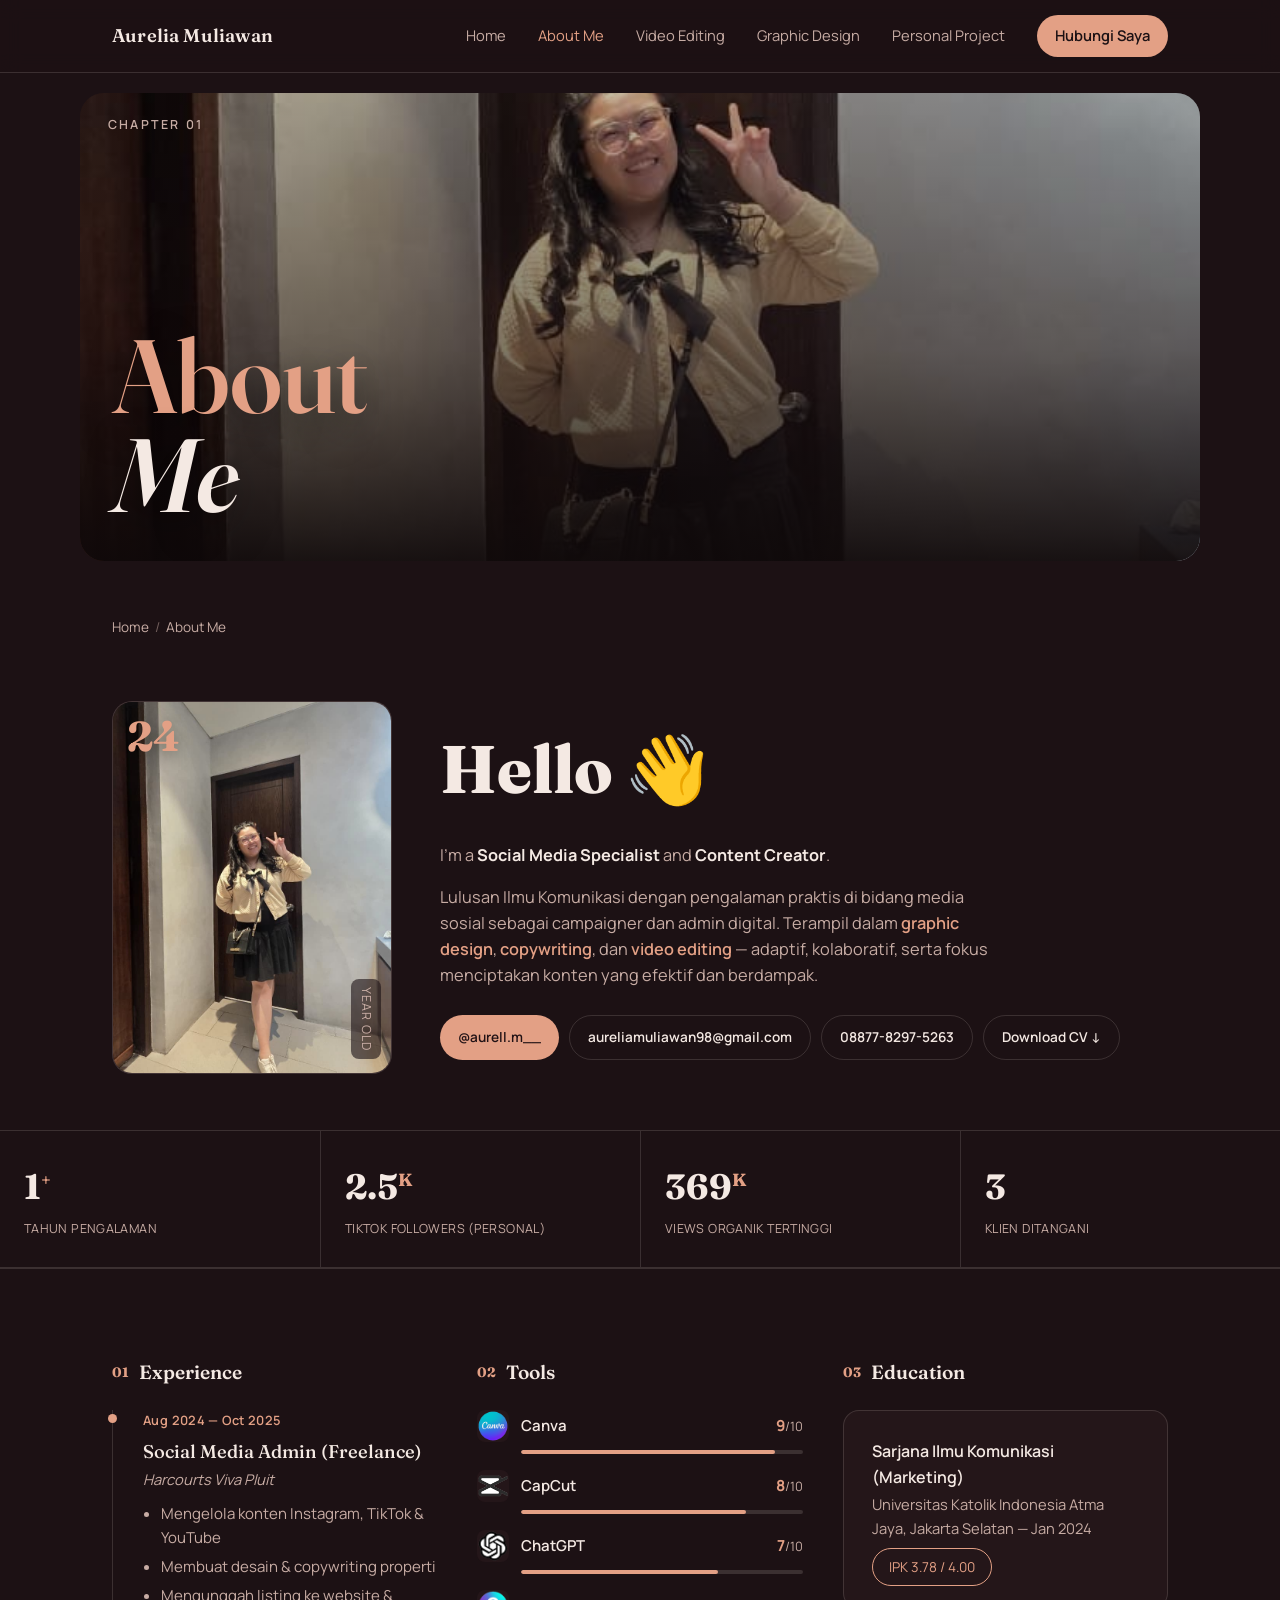
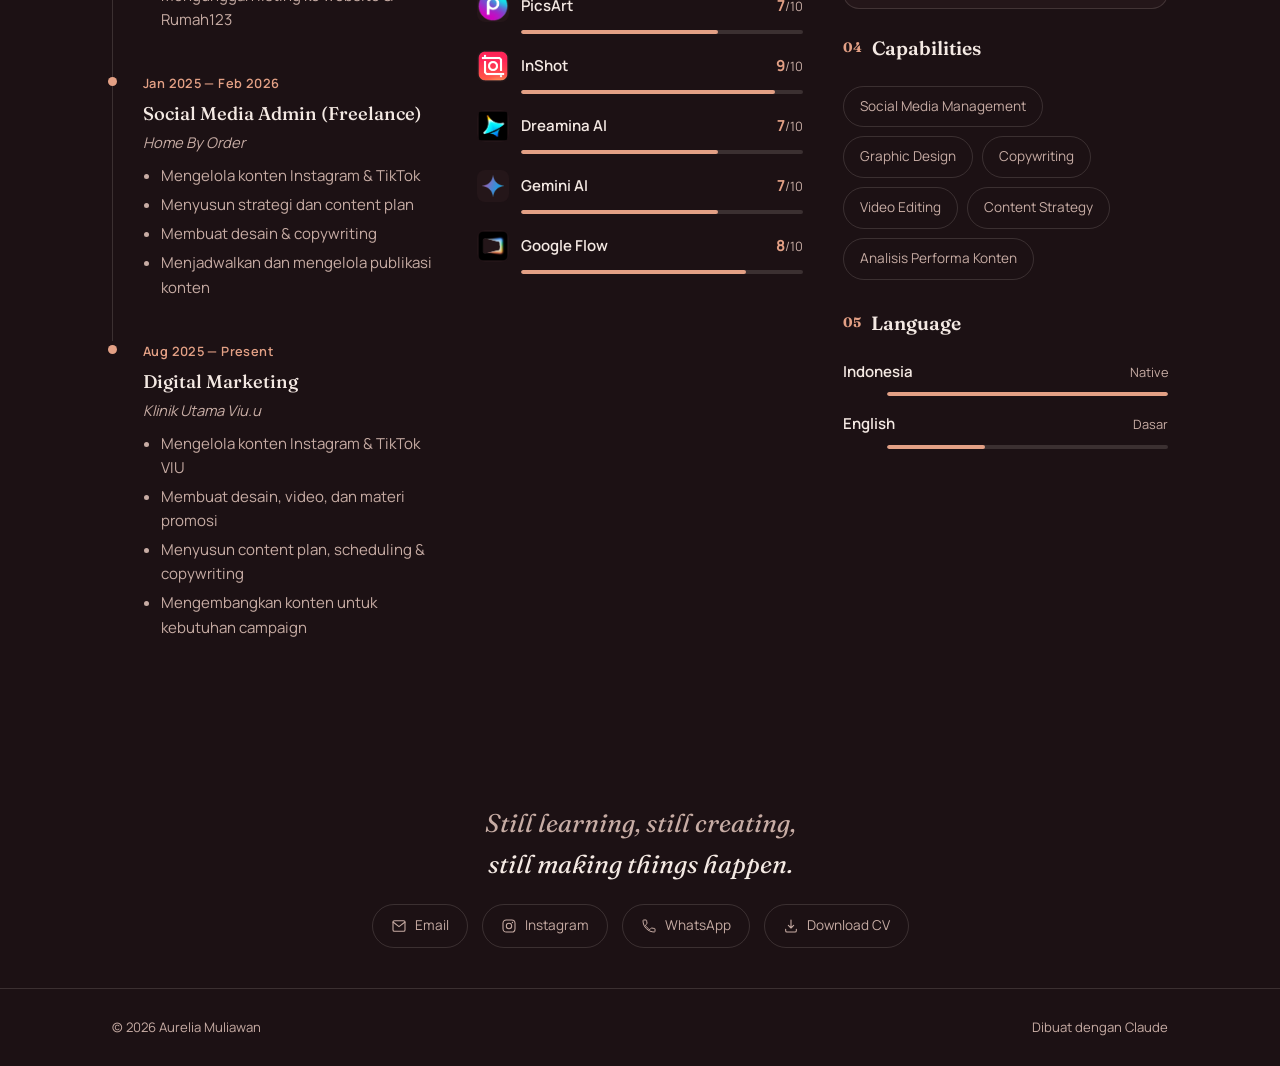
==== commit f4f7aa8d: "Add files via upload" ====
--- a/about.html
+++ b/about.html
@@ -83,26 +83,34 @@
           <div class="timeline">
             <div class="tl-item">
               <div class="tl-date">Aug 2024 — Oct 2025</div>
-              <div class="tl-role">Admin Social Media (Freelance)</div>
+              <div class="tl-role">Social Media Admin (Freelance)</div>
               <div class="tl-org">Harcourts Viva Pluit</div>
               <ul>
-                <li>Mengelola konten properti di Instagram, TikTok, dan YouTube dari perencanaan sampai publikasi.</li>
+                <li>Mengelola konten Instagram, TikTok & YouTube</li>
+                <li>Membuat desain & copywriting properti</li>
+                <li>Mengunggah listing ke website & Rumah123</li>
               </ul>
             </div>
             <div class="tl-item">
               <div class="tl-date">Jan 2025 — Feb 2026</div>
-              <div class="tl-role">Admin Social Media (Freelance)</div>
+              <div class="tl-role">Social Media Admin (Freelance)</div>
               <div class="tl-org">Home By Order</div>
               <ul>
-                <li>Menjadwalkan konten harian dan merancang strategi untuk meningkatkan engagement.</li>
+                <li>Mengelola konten Instagram & TikTok</li>
+                <li>Menyusun strategi dan content plan</li>
+                <li>Membuat desain & copywriting</li>
+                <li>Menjadwalkan dan mengelola publikasi konten</li>
               </ul>
             </div>
             <div class="tl-item">
-              <div class="tl-date">Aug 2025 — Now</div>
+              <div class="tl-date">Aug 2025 — Present</div>
               <div class="tl-role">Digital Marketing</div>
               <div class="tl-org">Klinik Utama Viu.u</div>
               <ul>
-                <li>Merancang materi promosi dan konten video untuk kampanye klinik, dari ide sampai publikasi.</li>
+                <li>Mengelola konten Instagram & TikTok VIU</li>
+                <li>Membuat desain, video, dan materi promosi</li>
+                <li>Menyusun content plan, scheduling & copywriting</li>
+                <li>Mengembangkan konten untuk kebutuhan campaign</li>
               </ul>
             </div>
           </div>
@@ -111,35 +119,35 @@
         <div class="reveal">
           <div class="info-col-head"><span class="n">02</span><h3>Tools</h3></div>
           <div class="tool-row">
-            <div class="tool-row-top"><img src="assets/img/tools/canva.png" alt=""><span class="t-name">Canva</span><span class="t-level"><b>9</b>/10</span></div>
+            <div class="tool-row-top"><span class="icon-box"><img src="assets/img/tools/canva.png" alt=""></span><span class="t-name">Canva</span><span class="t-level"><b>9</b>/10</span></div>
             <div class="tool-bar"><span style="width:90%"></span></div>
           </div>
           <div class="tool-row">
-            <div class="tool-row-top"><img src="assets/img/tools/capcut.png" alt=""><span class="t-name">CapCut</span><span class="t-level"><b>7</b>/10</span></div>
-            <div class="tool-bar"><span style="width:70%"></span></div>
-          </div>
-          <div class="tool-row">
-            <div class="tool-row-top"><img src="assets/img/tools/chatgpt.png" alt=""><span class="t-name">ChatGPT</span><span class="t-level"><b>7</b>/10</span></div>
-            <div class="tool-bar"><span style="width:70%"></span></div>
-          </div>
-          <div class="tool-row">
-            <div class="tool-row-top"><img src="assets/img/tools/picsart.png" alt=""><span class="t-name">PicsArt</span><span class="t-level"><b>7</b>/10</span></div>
-            <div class="tool-bar"><span style="width:70%"></span></div>
-          </div>
-          <div class="tool-row">
-            <div class="tool-row-top"><img src="assets/img/tools/inshot.png" alt=""><span class="t-name">InShot</span><span class="t-level"><b>9</b>/10</span></div>
+            <div class="tool-row-top"><span class="icon-box"><img src="assets/img/tools/capcut.png" alt=""></span><span class="t-name">CapCut</span><span class="t-level"><b>8</b>/10</span></div>
+            <div class="tool-bar"><span style="width:80%"></span></div>
+          </div>
+          <div class="tool-row">
+            <div class="tool-row-top"><span class="icon-box"><img src="assets/img/tools/chatgpt.png" alt=""></span><span class="t-name">ChatGPT</span><span class="t-level"><b>7</b>/10</span></div>
+            <div class="tool-bar"><span style="width:70%"></span></div>
+          </div>
+          <div class="tool-row">
+            <div class="tool-row-top"><span class="icon-box"><img src="assets/img/tools/picsart.png" alt=""></span><span class="t-name">PicsArt</span><span class="t-level"><b>7</b>/10</span></div>
+            <div class="tool-bar"><span style="width:70%"></span></div>
+          </div>
+          <div class="tool-row">
+            <div class="tool-row-top"><span class="icon-box"><img src="assets/img/tools/inshot.png" alt=""></span><span class="t-name">InShot</span><span class="t-level"><b>9</b>/10</span></div>
             <div class="tool-bar"><span style="width:90%"></span></div>
           </div>
           <div class="tool-row">
-            <div class="tool-row-top"><img src="assets/img/tools/dreamina.png" alt=""><span class="t-name">Dreamina AI</span><span class="t-level"><b>7</b>/10</span></div>
-            <div class="tool-bar"><span style="width:70%"></span></div>
-          </div>
-          <div class="tool-row">
-            <div class="tool-row-top"><img src="assets/img/tools/gemini.png" alt=""><span class="t-name">Gemini AI</span><span class="t-level"><b>7</b>/10</span></div>
-            <div class="tool-bar"><span style="width:70%"></span></div>
-          </div>
-          <div class="tool-row">
-            <div class="tool-row-top"><img src="assets/img/tools/googleflow.png" alt=""><span class="t-name">Google Flow</span><span class="t-level"><b>8</b>/10</span></div>
+            <div class="tool-row-top"><span class="icon-box"><img src="assets/img/tools/dreamina.png" alt=""></span><span class="t-name">Dreamina AI</span><span class="t-level"><b>7</b>/10</span></div>
+            <div class="tool-bar"><span style="width:70%"></span></div>
+          </div>
+          <div class="tool-row">
+            <div class="tool-row-top"><span class="icon-box"><img src="assets/img/tools/gemini.png" alt=""></span><span class="t-name">Gemini AI</span><span class="t-level"><b>7</b>/10</span></div>
+            <div class="tool-bar"><span style="width:70%"></span></div>
+          </div>
+          <div class="tool-row">
+            <div class="tool-row-top"><span class="icon-box"><img src="assets/img/tools/googleflow.png" alt=""></span><span class="t-name">Google Flow</span><span class="t-level"><b>8</b>/10</span></div>
             <div class="tool-bar"><span style="width:80%"></span></div>
           </div>
         </div>
@@ -167,9 +175,15 @@
           </div>
 
           <div class="info-col-head"><span class="n">05</span><h3>Language</h3></div>
-          <div class="side-box" id="kontak">
-            <div class="lang-row"><span>Indonesia</span><span>Native</span></div>
-            <div class="lang-row"><span>English</span><span>Dasar</span></div>
+          <div id="kontak">
+            <div class="tool-row">
+              <div class="tool-row-top"><span class="t-name">Indonesia</span><span class="t-level">Native</span></div>
+              <div class="tool-bar"><span style="width:100%"></span></div>
+            </div>
+            <div class="tool-row">
+              <div class="tool-row-top"><span class="t-name">English</span><span class="t-level">Dasar</span></div>
+              <div class="tool-bar"><span style="width:35%"></span></div>
+            </div>
           </div>
         </div>
 
--- a/assets/css/style.css
+++ b/assets/css/style.css
@@ -898,7 +898,15 @@
 
 .tool-row{ margin-bottom:16px; }
 .tool-row-top{ display:flex; align-items:center; gap:12px; margin-bottom:8px; }
-.tool-row-top img{ width:32px; height:32px; border-radius:8px; object-fit:cover; }
+.tool-row-top .icon-box{
+  width:32px; height:32px;
+  border-radius:8px;
+  background:var(--bg-soft);
+  display:flex; align-items:center; justify-content:center;
+  flex-shrink:0;
+  overflow:hidden;
+}
+.tool-row-top .icon-box img{ width:100%; height:100%; object-fit:contain; }
 .tool-row-top .t-name{ font-size:0.94rem; font-weight:600; flex:1; }
 .tool-row-top .t-level{ font-size:0.8rem; color:var(--ink-dim); }
 .tool-row-top .t-level b{ color:var(--accent); font-weight:700; font-size:0.95rem; }
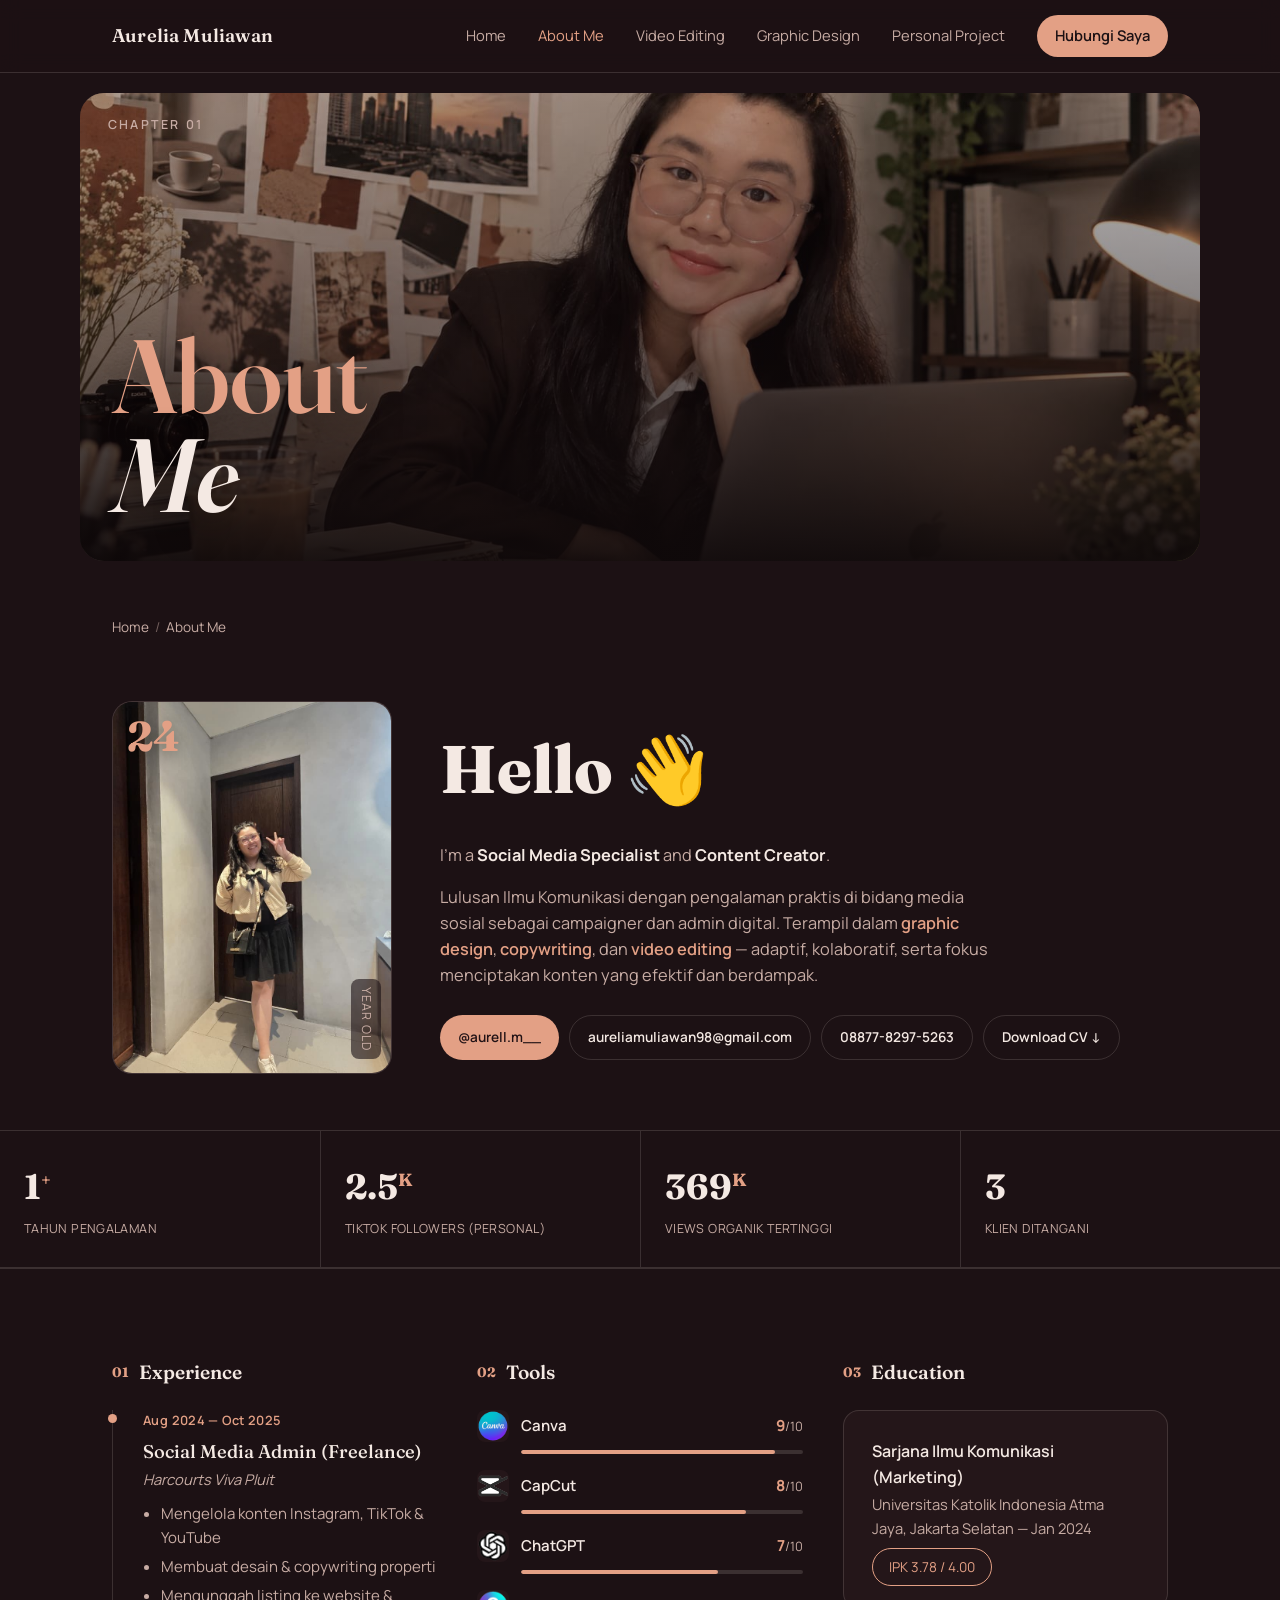
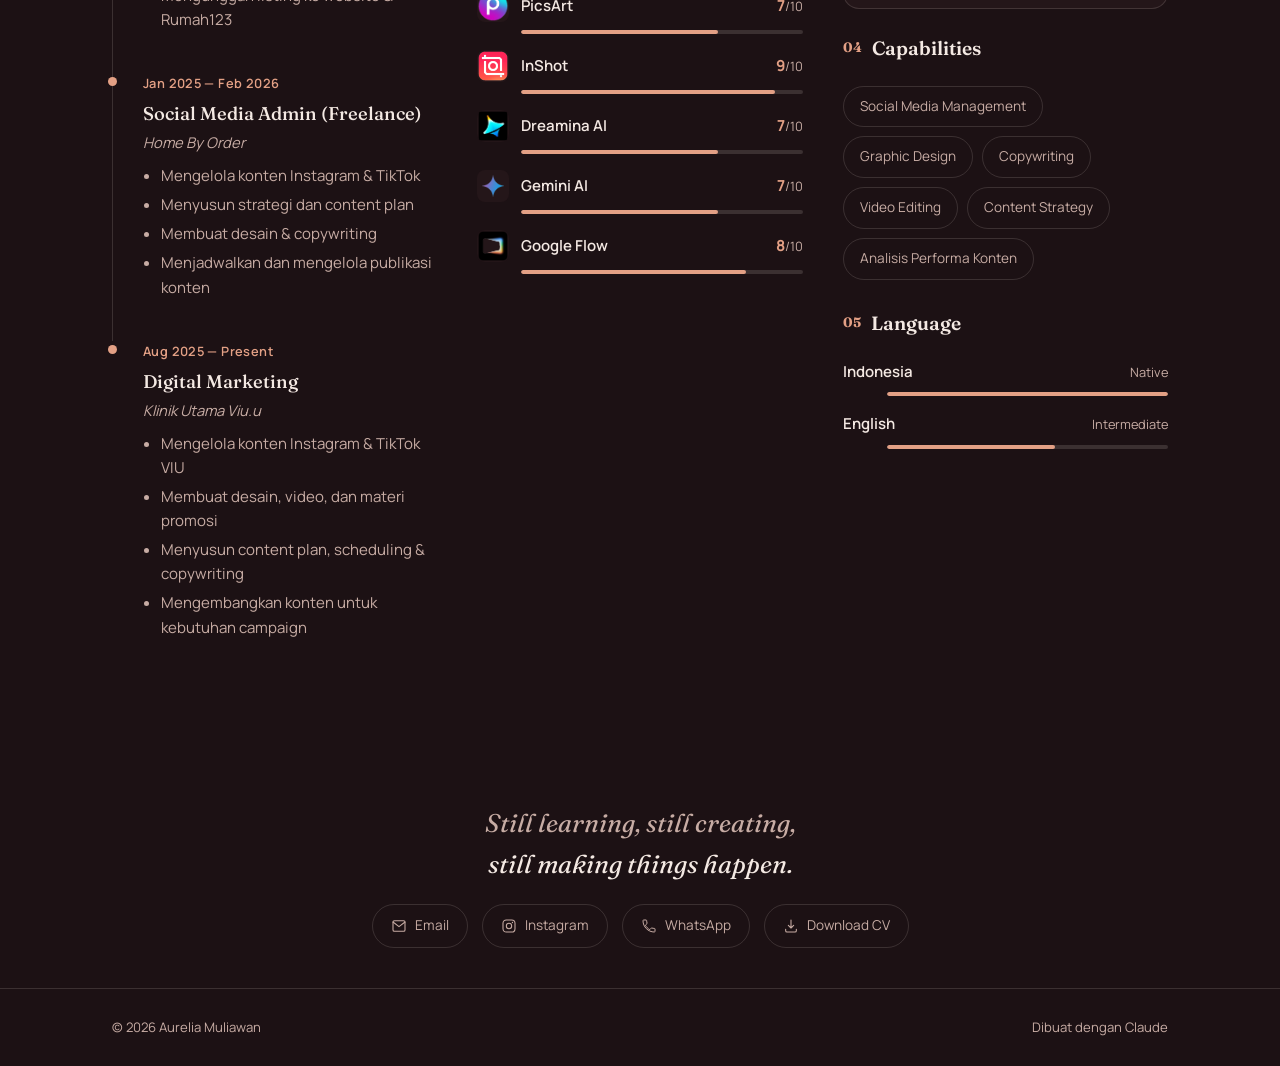
==== commit 3f11b568: "Add files via upload" ====
--- a/about.html
+++ b/about.html
@@ -25,7 +25,7 @@
 </header>
 
 <main>
-  <section class="chapter-hero" style="background-image:url('assets/img/profile.jpg')">
+  <section class="chapter-hero" style="background-image:url('assets/img/profile-wide.jpg')">
     <span class="chapter-label">Chapter 01</span>
     <h1 class="chapter-title">About<br><em>Me</em></h1>
   </section>
@@ -181,8 +181,8 @@
               <div class="tool-bar"><span style="width:100%"></span></div>
             </div>
             <div class="tool-row">
-              <div class="tool-row-top"><span class="t-name">English</span><span class="t-level">Dasar</span></div>
-              <div class="tool-bar"><span style="width:35%"></span></div>
+              <div class="tool-row-top"><span class="t-name">English</span><span class="t-level">Intermediate</span></div>
+              <div class="tool-bar"><span style="width:60%"></span></div>
             </div>
           </div>
         </div>
